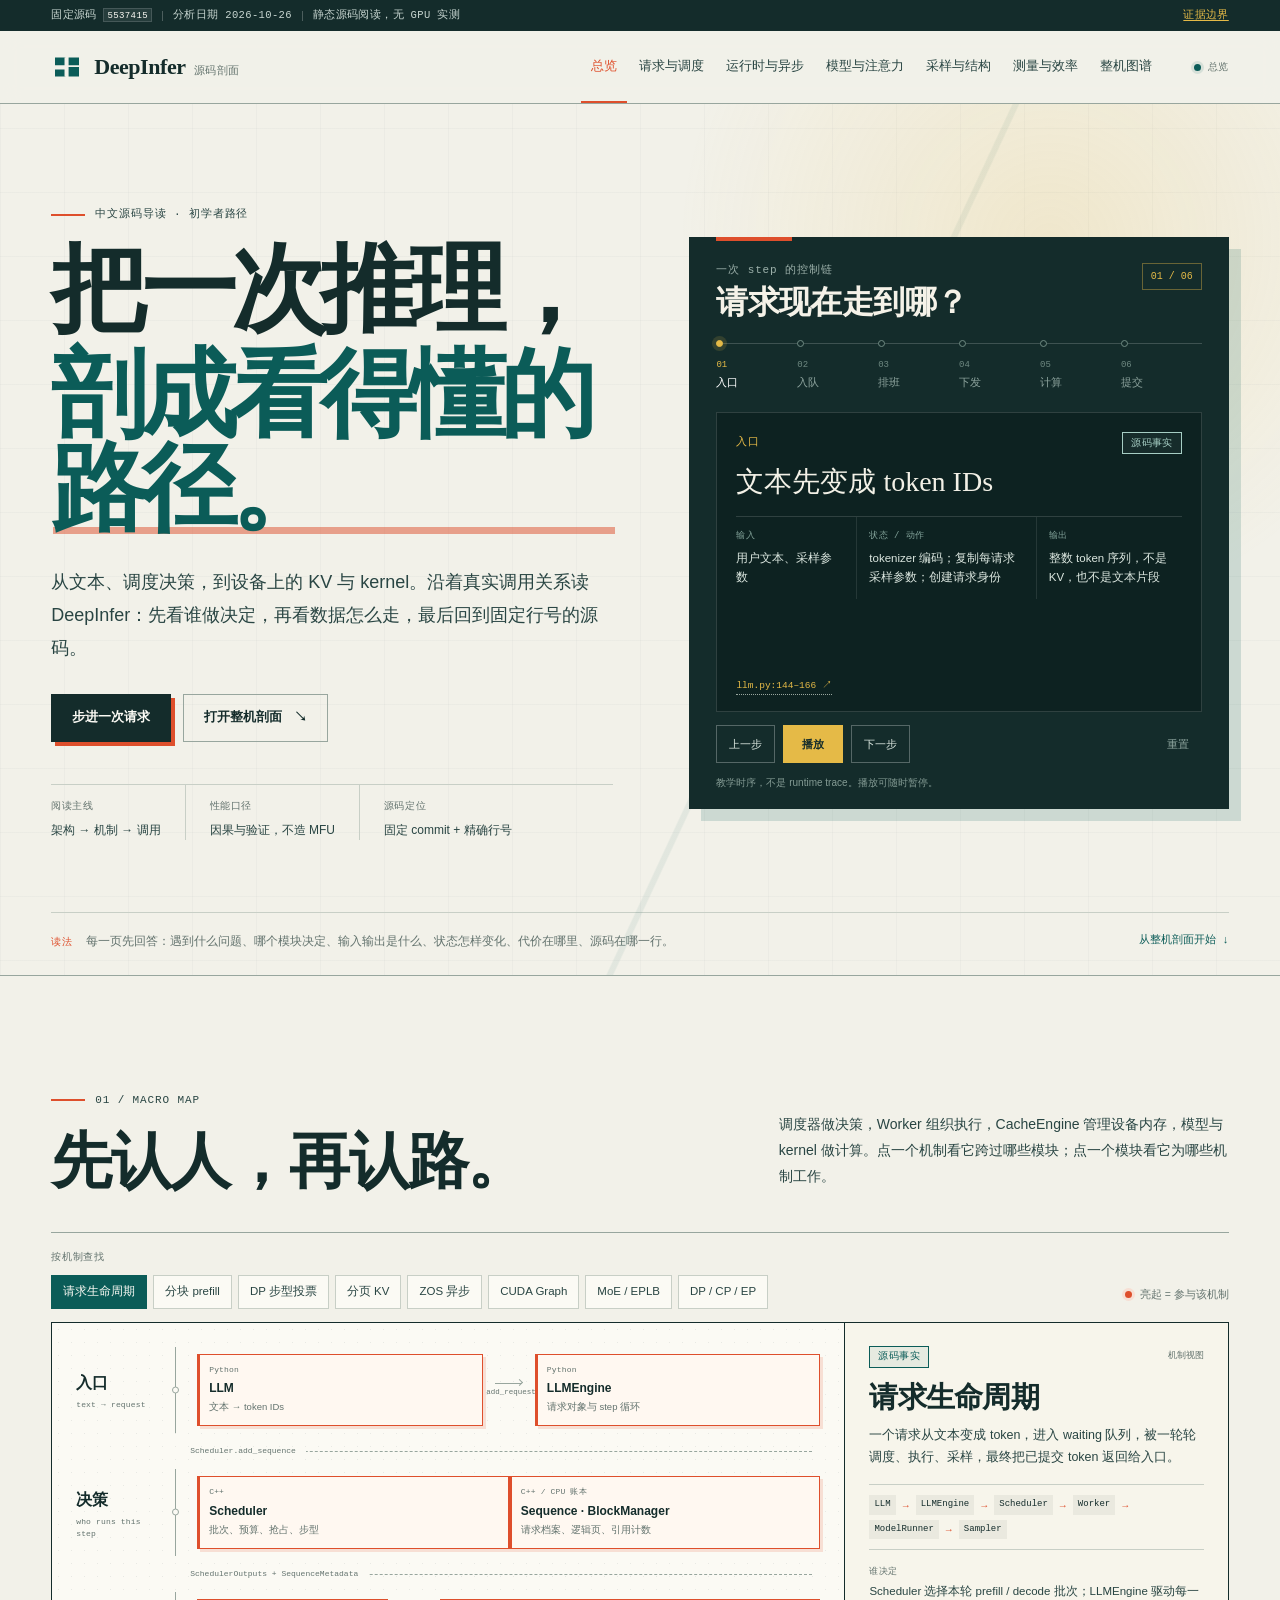
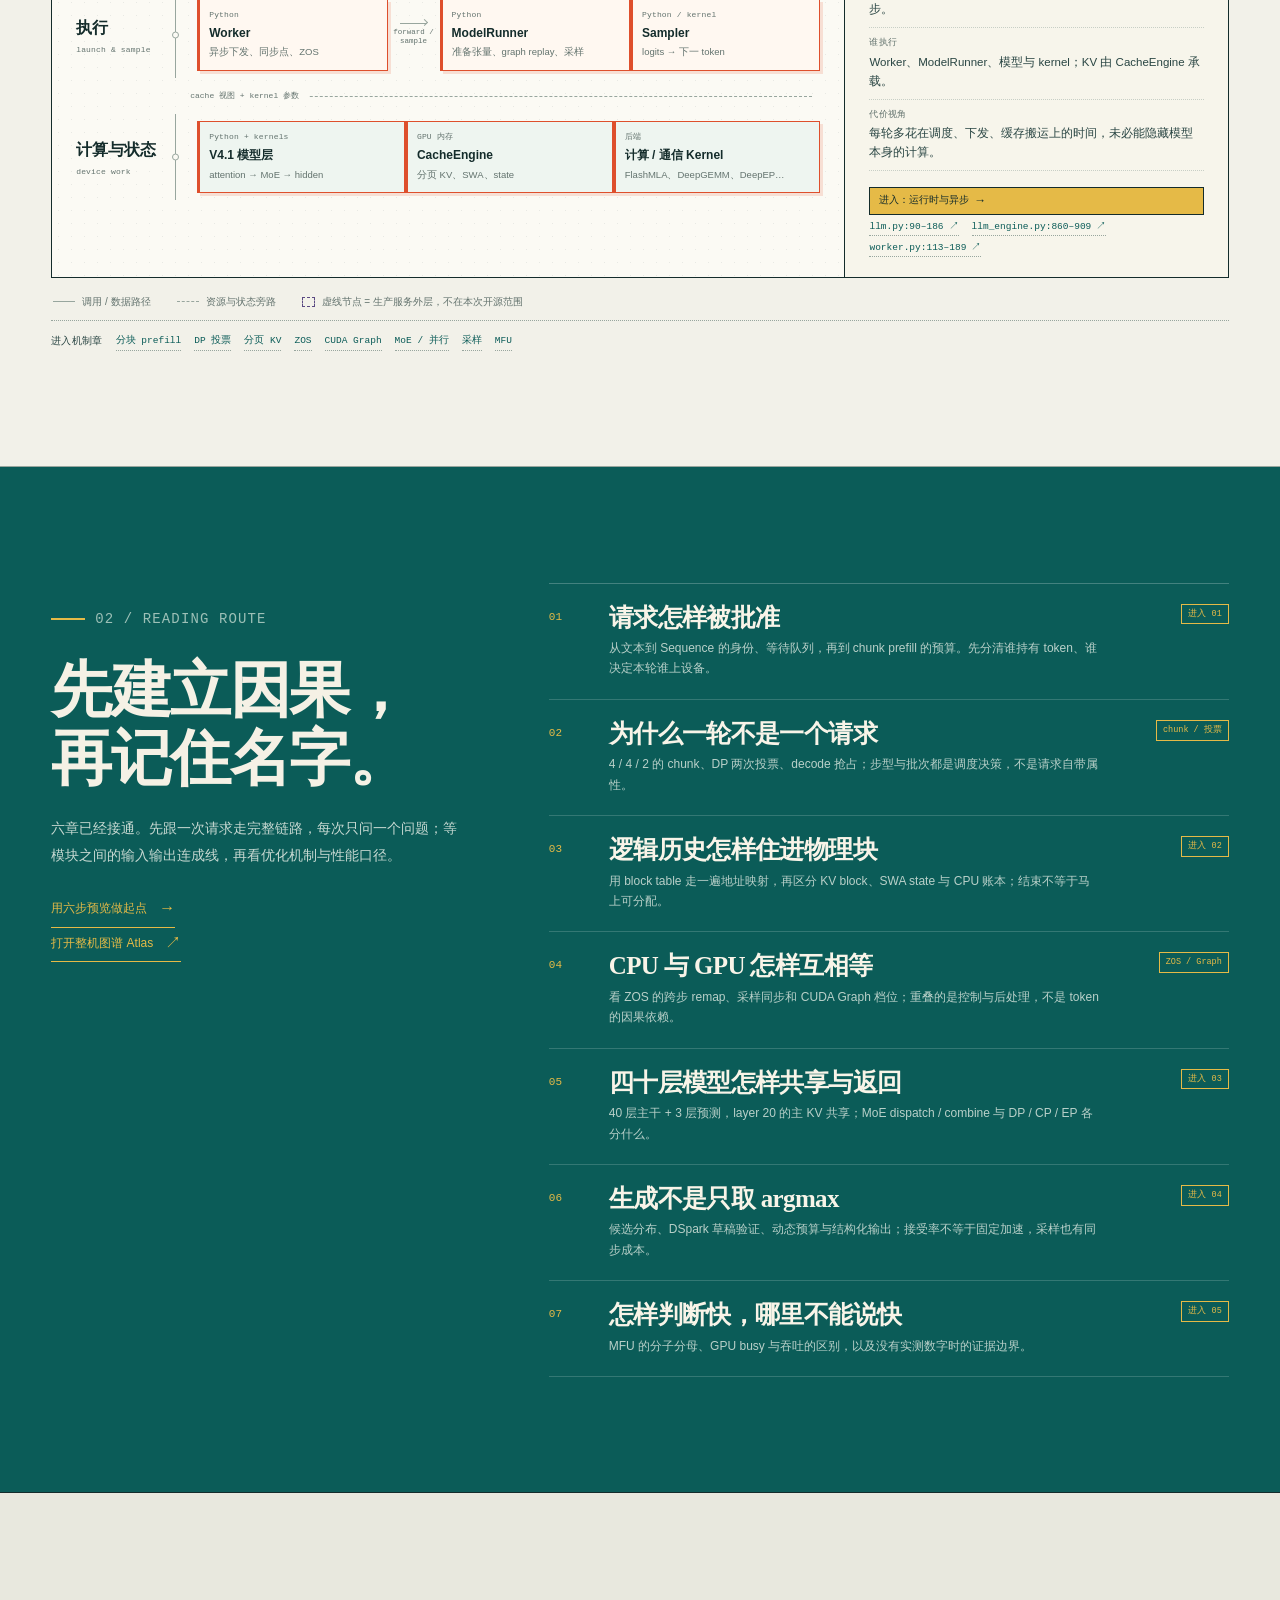
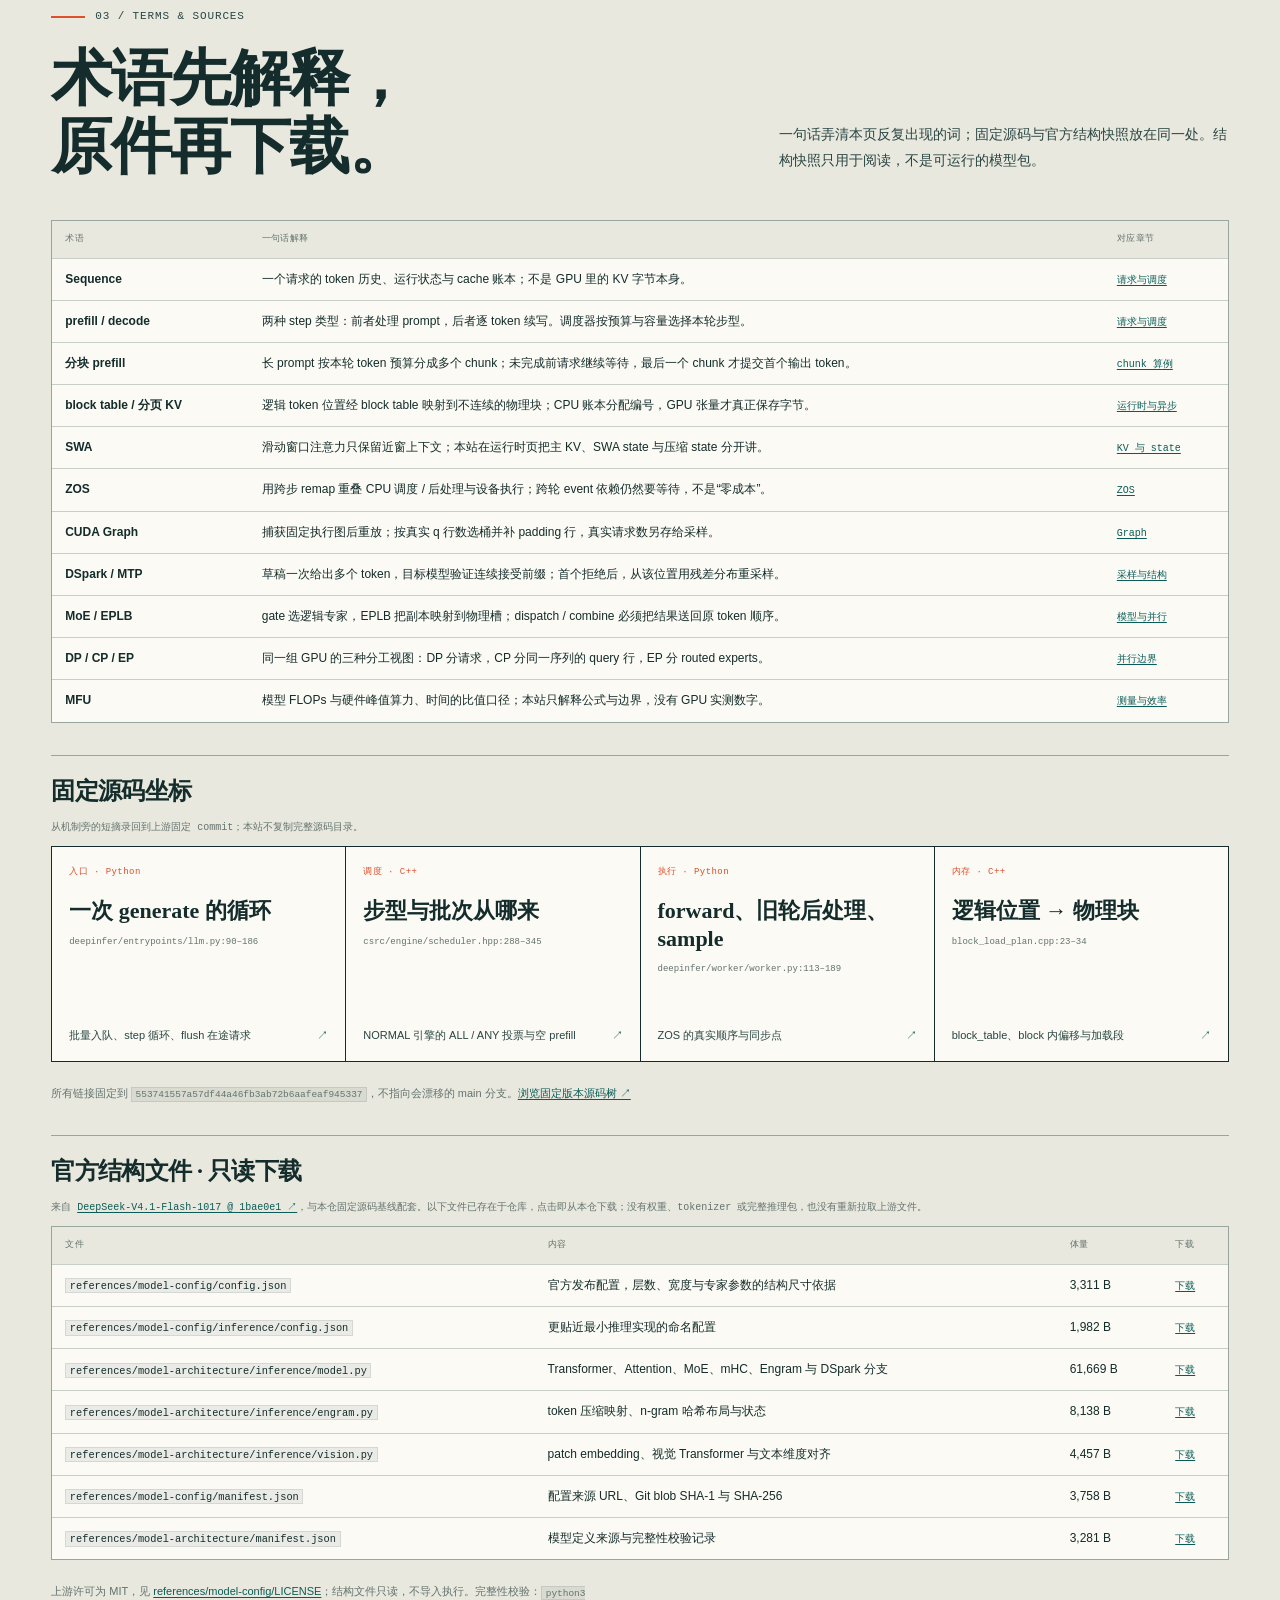
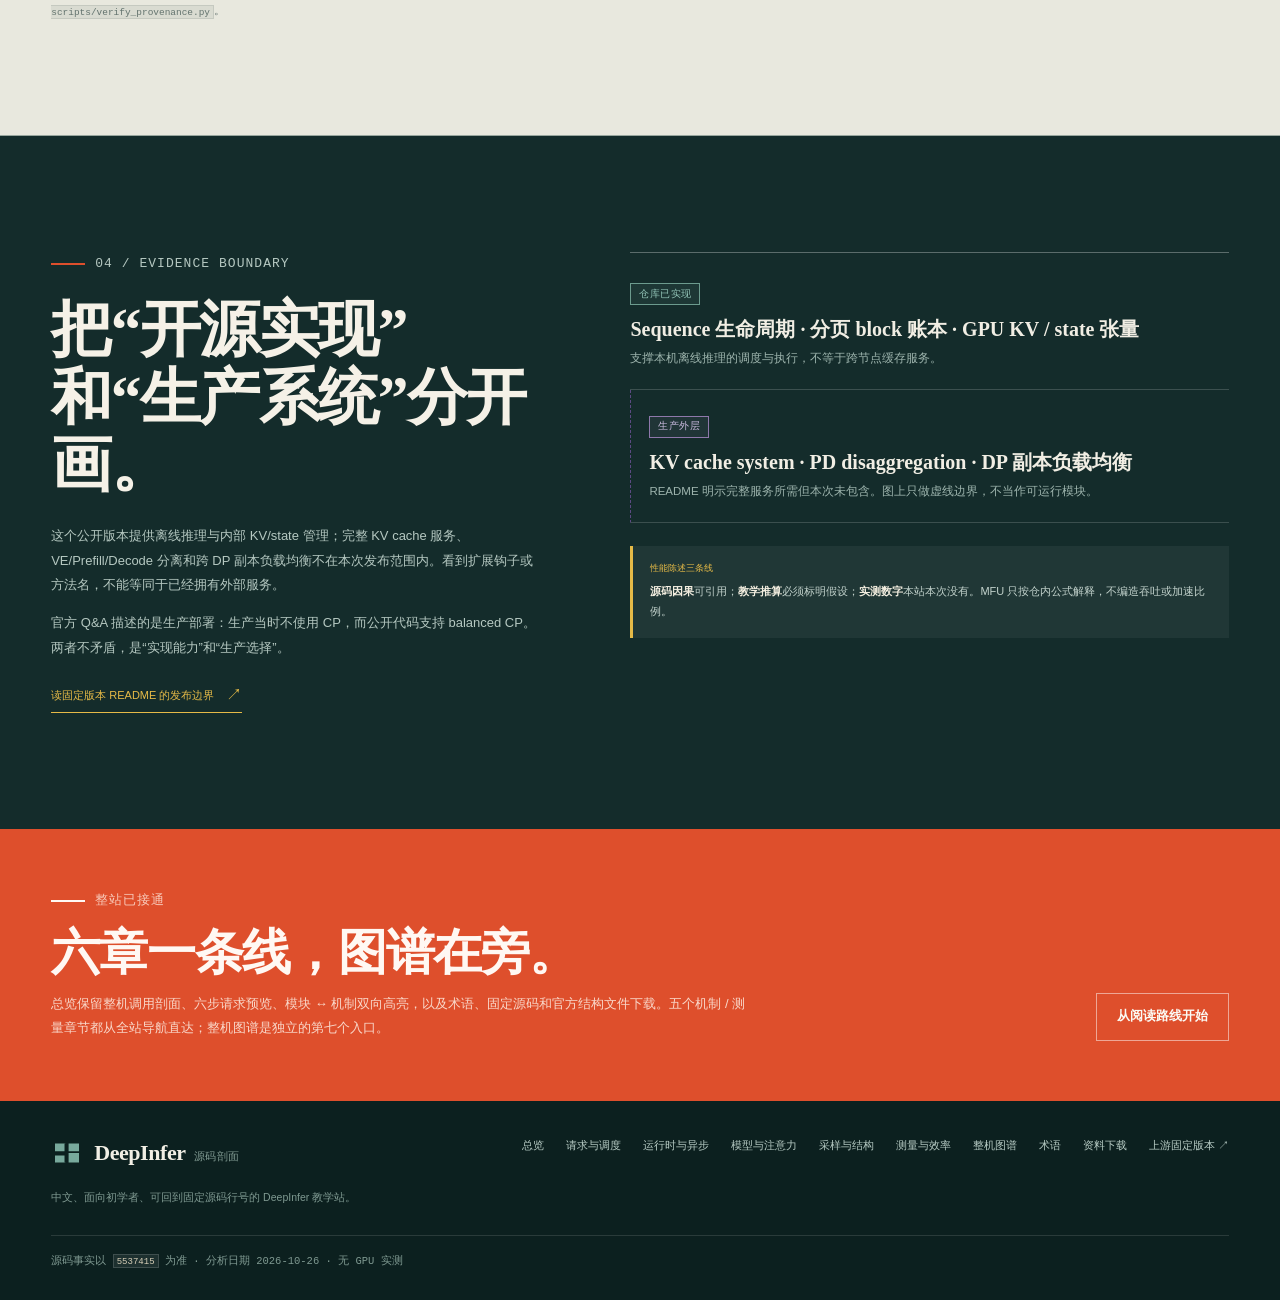
==== index.html @ 1e1b480c "Build source-grounded DeepInfer teaching site with static and continuous diagrams" ====
<!doctype html>
<html lang="zh-CN" class="no-js">
<head>
  <meta charset="utf-8">
  <meta name="viewport" content="width=device-width, initial-scale=1">
  <title>DeepInfer 剖面：从请求读到 kernel 的源码导读</title>
  <meta name="description" content="面向初学者的 DeepInfer 中文源码导读。先看整机调用关系，再沿请求、调度、KV、执行和模型逐步下钻。固定源码 SHA，标注证据边界，无 GPU 实测。">
  <meta name="color-scheme" content="light">
  <meta property="og:title" content="DeepInfer 剖面">
  <meta property="og:description" content="把一次推理，剖成看得懂的路径。固定 SHA 的中文源码导读。">
  <meta property="og:type" content="website">
  <link rel="icon" href="assets/favicon.svg" type="image/svg+xml">
  <link rel="stylesheet" href="assets/site.css">
  <link rel="stylesheet" href="assets/navigation.css">
  <script>document.documentElement.classList.remove('no-js');document.documentElement.classList.add('js');</script>
  <script src="assets/site.js" defer></script>
</head>
<body>
<a class="skip-link" href="#main">跳到正文</a>
<div class="version-bar">
  <div class="wrap version-bar__in">
    <span>固定源码 <code>5537415</code></span>
    <span class="version-bar__sep" aria-hidden="true"></span>
    <span>分析日期 2026-10-26</span>
    <span class="version-bar__sep" aria-hidden="true"></span>
    <span>静态源码阅读，无 GPU 实测</span>
    <a href="#boundary">证据边界</a>
  </div>
</div>

<header class="site-header">
  <div class="wrap site-header__in">
    <a class="brand" href="index.html" aria-label="DeepInfer 剖面首页">
      <svg class="brand__mark" viewBox="0 0 40 40" aria-hidden="true">
        <path d="M5 8h13v11H5zM22 8h13v24H22zM5 23h13v9H5z"/>
        <path class="brand__cut" d="M5 19h30M18 8v24"/>
      </svg>
      <span class="brand__text"><strong>DeepInfer</strong><span>源码剖面</span></span>
    </a>
    <nav class="primary-nav" aria-label="全站导航">
      <a href="index.html" aria-current="page">总览</a>
      <a href="scheduling.html">请求与调度</a>
      <a href="runtime.html">运行时与异步</a>
      <a href="model.html">模型与注意力</a>
      <a href="sampling.html">采样与结构</a>
      <a href="performance.html">测量与效率</a>
      <a href="atlas.html">整机图谱</a>
    </nav>
    <span class="header-status"><i aria-hidden="true"></i>总览</span>
  </div>
</header>

<main id="main">
  <section class="hero" aria-labelledby="hero-title">
    <div class="hero__wash" aria-hidden="true"></div>
    <div class="wrap hero__grid">
      <div class="hero__copy">
        <p class="eyebrow"><span class="eyebrow__rule"></span>中文源码导读 · 初学者路径</p>
        <h1 id="hero-title">把一次推理，<br><span>剖成看得懂的路径。</span></h1>
        <p class="hero__lede">从文本、调度决策，到设备上的 KV 与 kernel。沿着真实调用关系读 DeepInfer：先看谁做决定，再看数据怎么走，最后回到固定行号的源码。</p>
        <div class="hero__actions">
          <a class="button button--primary" href="#trace">步进一次请求</a>
          <a class="button button--quiet" href="#atlas">打开整机剖面<span aria-hidden="true">↘</span></a>
        </div>
        <dl class="hero__facts" aria-label="阅读事实">
          <div><dt>阅读主线</dt><dd>架构 → 机制 → 调用</dd></div>
          <div><dt>性能口径</dt><dd>因果与验证，不造 MFU</dd></div>
          <div><dt>源码定位</dt><dd>固定 commit + 精确行号</dd></div>
        </dl>
      </div>

      <div class="trace-console" id="trace" data-trace>
        <div class="trace-console__head">
          <div>
            <p class="micro-label">一次 step 的控制链</p>
            <h2>请求现在走到哪？</h2>
          </div>
          <span class="state-pill" data-trace-count aria-live="polite">01 / 06</span>
        </div>

        <div class="trace-rail" aria-label="请求步进阶段">
          <button class="trace-dot is-active" type="button" data-trace-go="0" aria-pressed="true"><span>01</span>入口</button>
          <button class="trace-dot" type="button" data-trace-go="1" aria-pressed="false"><span>02</span>入队</button>
          <button class="trace-dot" type="button" data-trace-go="2" aria-pressed="false"><span>03</span>排班</button>
          <button class="trace-dot" type="button" data-trace-go="3" aria-pressed="false"><span>04</span>下发</button>
          <button class="trace-dot" type="button" data-trace-go="4" aria-pressed="false"><span>05</span>计算</button>
          <button class="trace-dot" type="button" data-trace-go="5" aria-pressed="false"><span>06</span>提交</button>
        </div>

        <div class="trace-screen" aria-live="polite">
          <div class="trace-screen__meta">
            <span class="micro-label" data-trace-stage>入口</span>
            <span class="tag tag--source">源码事实</span>
          </div>
          <p class="trace-screen__title" data-trace-title>文本先变成 token IDs</p>
          <div class="trace-io">
            <div><span>输入</span><p data-trace-input>用户文本、采样参数</p></div>
            <div><span>状态 / 动作</span><p data-trace-action>tokenizer 编码，复制采样参数</p></div>
            <div><span>输出</span><p data-trace-output>整数 token 序列</p></div>
          </div>
          <a class="srcline" data-trace-source href="https://github.com/deepseek-ai/DeepInfer/blob/553741557a57df44a46fb3ab72b6aafeaf945337/deepinfer/entrypoints/llm.py#L144-L166" target="_blank" rel="noopener noreferrer">llm.py:144–166 <span aria-hidden="true">↗</span></a>
        </div>

        <div class="console-controls js-only">
          <button type="button" class="control" data-trace-prev>上一步</button>
          <button type="button" class="control control--play" data-trace-play aria-pressed="false">播放</button>
          <button type="button" class="control" data-trace-next>下一步</button>
          <button type="button" class="control control--reset" data-trace-reset>重置</button>
        </div>
        <p class="console-foot">教学时序，不是 runtime trace。播放可随时暂停。</p>
        <noscript>
          <div class="nojs-trace">
            <p>JavaScript 已关闭。下面用完整文字回退代替步进控制；每个节点仍可回到固定源码。</p>
            <ol>
              <li><strong>入口</strong>：LLM 将文本编码为 token IDs，创建并入队请求。<a href="https://github.com/deepseek-ai/DeepInfer/blob/553741557a57df44a46fb3ab72b6aafeaf945337/deepinfer/entrypoints/llm.py#L144-L166" target="_blank" rel="noopener noreferrer">llm.py:144–166</a></li>
              <li><strong>入队</strong>：LLMEngine 建立 Sequence；Scheduler 的 waiting 队列持有待调度请求。<a href="https://github.com/deepseek-ai/DeepInfer/blob/553741557a57df44a46fb3ab72b6aafeaf945337/deepinfer/engine/llm_engine.py#L471-L630" target="_blank" rel="noopener noreferrer">llm_engine.py:471–630</a></li>
              <li><strong>排班</strong>：C++ Scheduler 选择 prefill 或 decode、组批并产出 SchedulerOutputs。<a href="https://github.com/deepseek-ai/DeepInfer/blob/553741557a57df44a46fb3ab72b6aafeaf945337/csrc/engine/scheduler.hpp#L288-L345" target="_blank" rel="noopener noreferrer">scheduler.hpp:288–345</a></li>
              <li><strong>下发与计算</strong>：Worker/ModelRunner 下发 forward、读取 cache 映射并调用模型 kernel。<a href="https://github.com/deepseek-ai/DeepInfer/blob/553741557a57df44a46fb3ab72b6aafeaf945337/deepinfer/worker/worker.py#L113-L189" target="_blank" rel="noopener noreferrer">worker.py:113–189</a></li>
              <li><strong>采样</strong>：Sampler 从 hidden states 得到 logits 与 token；MTP 时还要验证上一轮草稿。<a href="https://github.com/deepseek-ai/DeepInfer/blob/553741557a57df44a46fb3ab72b6aafeaf945337/deepinfer/model_executor/layers/sampler.py#L56-L93" target="_blank" rel="noopener noreferrer">sampler.py:56–93</a></li>
              <li><strong>提交</strong>：process_outputs 只提交被接受的 token，更新 cache 账本并判断停止。<a href="https://github.com/deepseek-ai/DeepInfer/blob/553741557a57df44a46fb3ab72b6aafeaf945337/csrc/engine/scheduler.hpp#L872-L1003" target="_blank" rel="noopener noreferrer">scheduler.hpp:872–1003</a></li>
            </ol>
          </div>
        </noscript>
      </div>
    </div>

    <div class="wrap hero__caption">
      <p><span>读法</span> 每一页先回答：遇到什么问题、哪个模块决定、输入输出是什么、状态怎样变化、代价在哪里、源码在哪一行。</p>
      <a href="#atlas">从整机剖面开始<span aria-hidden="true">↓</span></a>
    </div>
  </section>

  <section class="atlas section" id="atlas" aria-labelledby="atlas-title">
    <div class="wrap">
      <div class="section-head">
        <div>
          <p class="eyebrow"><span class="eyebrow__rule"></span>01 / MACRO MAP</p>
          <h2 id="atlas-title">先认人，再认路。</h2>
        </div>
        <p class="section-head__intro">调度器做决策，Worker 组织执行，CacheEngine 管理设备内存，模型与 kernel 做计算。点一个机制看它跨过哪些模块；点一个模块看它为哪些机制工作。</p>
      </div>

      <div class="atlas-toolbar">
        <div>
          <span class="toolbar-label">按机制查找</span>
          <div class="mechanism-pills" role="group" aria-label="按机制高亮模块">
            <button class="mech-pill is-active" type="button" data-mech="lifecycle" aria-pressed="true">请求生命周期</button>
            <button class="mech-pill" type="button" data-mech="chunk" aria-pressed="false">分块 prefill</button>
            <button class="mech-pill" type="button" data-mech="vote" aria-pressed="false">DP 步型投票</button>
            <button class="mech-pill" type="button" data-mech="paged" aria-pressed="false">分页 KV</button>
            <button class="mech-pill" type="button" data-mech="zos" aria-pressed="false">ZOS 异步</button>
            <button class="mech-pill" type="button" data-mech="graph" aria-pressed="false">CUDA Graph</button>
            <button class="mech-pill" type="button" data-mech="moe" aria-pressed="false">MoE / EPLB</button>
            <button class="mech-pill" type="button" data-mech="parallel" aria-pressed="false">DP / CP / EP</button>
          </div>
        </div>
        <p class="atlas-toolbar__hint"><span class="legend-dot"></span>亮起 = 参与该机制</p>
      </div>

      <div class="atlas-board" data-atlas>
        <div class="atlas-grid" aria-label="DeepInfer 模块调用剖面">
          <div class="atlas-lane" data-lane="entry">
            <div class="lane-flag"><span>入口</span><small>text → request</small></div>
            <div class="lane-nodes">
              <button class="node" type="button" data-module="llm" aria-pressed="false">
                <span class="node__type">Python</span>
                <strong>LLM</strong>
                <small>文本 → token IDs</small>
              </button>
              <span class="flow-arrow" aria-hidden="true"><i></i><small>_add_request</small></span>
              <button class="node" type="button" data-module="engine" aria-pressed="false">
                <span class="node__type">Python</span>
                <strong>LLMEngine</strong>
                <small>请求对象与 step 循环</small>
              </button>
            </div>
          </div>

          <div class="lane-bridge"><span>Scheduler.add_sequence</span><i aria-hidden="true"></i></div>

          <div class="atlas-lane" data-lane="control">
            <div class="lane-flag"><span>决策</span><small>who runs this step</small></div>
            <div class="lane-nodes">
              <button class="node node--decide" type="button" data-module="scheduler" aria-pressed="false">
                <span class="node__type">C++</span>
                <strong>Scheduler</strong>
                <small>批次、预算、抢占、步型</small>
              </button>
              <button class="node" type="button" data-module="ledger" aria-pressed="false">
                <span class="node__type">C++ / CPU 账本</span>
                <strong>Sequence · BlockManager</strong>
                <small>请求档案、逻辑页、引用计数</small>
              </button>
            </div>
          </div>

          <div class="lane-bridge"><span>SchedulerOutputs + SequenceMetadata</span><i aria-hidden="true"></i></div>

          <div class="atlas-lane" data-lane="execute">
            <div class="lane-flag"><span>执行</span><small>launch &amp; sample</small></div>
            <div class="lane-nodes">
              <button class="node" type="button" data-module="worker" aria-pressed="false">
                <span class="node__type">Python</span>
                <strong>Worker</strong>
                <small>异步下发、同步点、ZOS</small>
              </button>
              <span class="flow-arrow" aria-hidden="true"><i></i><small>forward / sample</small></span>
              <button class="node" type="button" data-module="runner" aria-pressed="false">
                <span class="node__type">Python</span>
                <strong>ModelRunner</strong>
                <small>准备张量、graph replay、采样</small>
              </button>
              <button class="node" type="button" data-module="sampler" aria-pressed="false">
                <span class="node__type">Python / kernel</span>
                <strong>Sampler</strong>
                <small>logits → 下一 token</small>
              </button>
            </div>
          </div>

          <div class="lane-bridge"><span>cache 视图 + kernel 参数</span><i aria-hidden="true"></i></div>

          <div class="atlas-lane atlas-lane--resource" data-lane="resource">
            <div class="lane-flag"><span>计算与状态</span><small>device work</small></div>
            <div class="lane-nodes">
              <button class="node node--compute" type="button" data-module="model" aria-pressed="false">
                <span class="node__type">Python + kernels</span>
                <strong>V4.1 模型层</strong>
                <small>attention → MoE → hidden</small>
              </button>
              <button class="node" type="button" data-module="cache" aria-pressed="false">
                <span class="node__type">GPU 内存</span>
                <strong>CacheEngine</strong>
                <small>分页 KV、SWA、state</small>
              </button>
              <button class="node" type="button" data-module="kernels" aria-pressed="false">
                <span class="node__type">后端</span>
                <strong>计算 / 通信 Kernel</strong>
                <small>FlashMLA、DeepGEMM、DeepEP…</small>
              </button>
            </div>
          </div>
        </div>

        <aside class="atlas-readout" aria-live="polite" aria-labelledby="readout-title">
          <div class="readout-kicker">
            <span class="tag tag--source">源码事实</span>
            <span class="readout-mode" data-readout-mode>机制视图</span>
          </div>
          <h3 id="readout-title" data-readout-title>请求生命周期</h3>
          <p class="readout-summary" data-readout-summary>一个请求从文本变成 token，进入 waiting 队列，被一轮轮调度、执行、采样，最终把已提交 token 返回给入口。</p>
          <div class="readout-path" data-readout-path>
            <span>LLM</span><i aria-hidden="true">→</i><span>LLMEngine</span><i aria-hidden="true">→</i><span>Scheduler</span><i aria-hidden="true">→</i><span>Worker</span><i aria-hidden="true">→</i><span>ModelRunner</span><i aria-hidden="true">→</i><span>Sampler</span>
          </div>
          <dl class="readout-facts">
            <div><dt>谁决定</dt><dd data-readout-decide>Scheduler 选择本轮 prefill / decode 批次。</dd></div>
            <div><dt>谁执行</dt><dd data-readout-execute>Worker、ModelRunner 与模型/kernel；KV 由 CacheEngine 承载。</dd></div>
            <div><dt>代价视角</dt><dd data-readout-cost>每轮多花在调度、下发、缓存搬运上的时间，未必能隐藏模型本身的计算。</dd></div>
          </dl>
          <div class="readout-links" data-readout-links>
            <a class="readout-chapter" href="runtime.html#life">进入：运行时与异步 <span aria-hidden="true">→</span></a>
            <a class="srcline" href="https://github.com/deepseek-ai/DeepInfer/blob/553741557a57df44a46fb3ab72b6aafeaf945337/deepinfer/entrypoints/llm.py#L90-L186" target="_blank" rel="noopener noreferrer">llm.py:90–186 <span aria-hidden="true">↗</span></a>
            <a class="srcline" href="https://github.com/deepseek-ai/DeepInfer/blob/553741557a57df44a46fb3ab72b6aafeaf945337/deepinfer/engine/llm_engine.py#L860-L909" target="_blank" rel="noopener noreferrer">llm_engine.py:860–909 <span aria-hidden="true">↗</span></a>
          </div>
        </aside>
      </div>

      <div class="atlas-legend" aria-label="图例">
        <span><i class="legend-line legend-line--solid"></i>调用 / 数据路径</span>
        <span><i class="legend-line legend-line--dashed"></i>资源与状态旁路</span>
        <span><i class="legend-block"></i>虚线节点 = 生产服务外层，不在本次开源范围</span>
      </div>
      <nav class="atlas-jumps" aria-label="机制对应章节">
        <span class="atlas-jumps__label">进入机制章</span>
        <a href="scheduling.html#chunk">分块 prefill</a>
        <a href="scheduling.html#vote">DP 投票</a>
        <a href="runtime.html#kv">分页 KV</a>
        <a href="runtime.html#zos">ZOS</a>
        <a href="runtime.html#graph">CUDA Graph</a>
        <a href="model.html#parallel">MoE / 并行</a>
        <a href="sampling.html#sample">采样</a>
        <a href="performance.html#formula">MFU</a>
      </nav>

      <div class="static-atlas nojs-only">
        <h3>无 JavaScript 阅读：模块与职责</h3>
        <div class="table-scroll"><table>
          <thead><tr><th>模块</th><th>职责</th><th>主要输入 → 输出</th><th>固定源码</th></tr></thead>
          <tbody>
            <tr><td>LLM</td><td>离线入口；编码文本、批量加请求、循环 step</td><td>文本 / prompt token IDs → RequestOutput</td><td><a href="https://github.com/deepseek-ai/DeepInfer/blob/553741557a57df44a46fb3ab72b6aafeaf945337/deepinfer/entrypoints/llm.py#L144-L186" target="_blank" rel="noopener noreferrer">llm.py:144–186</a></td></tr>
            <tr><td>LLMEngine</td><td>协调调度、worker、缓存与输出后处理</td><td>请求对象 → 每步 RequestOutput</td><td><a href="https://github.com/deepseek-ai/DeepInfer/blob/553741557a57df44a46fb3ab72b6aafeaf945337/deepinfer/engine/llm_engine.py#L860-L909" target="_blank" rel="noopener noreferrer">llm_engine.py:860–909</a></td></tr>
            <tr><td>Scheduler</td><td>C++ 批次与资源决策边界</td><td>队列、预算、cache 容量 → SchedulerOutputs</td><td><a href="https://github.com/deepseek-ai/DeepInfer/blob/553741557a57df44a46fb3ab72b6aafeaf945337/csrc/engine/scheduler.hpp#L288-L345" target="_blank" rel="noopener noreferrer">scheduler.hpp:288–345</a></td></tr>
            <tr><td>Worker / ModelRunner</td><td>组织 forward、sample、同步与 graph 执行</td><td>SequenceMetadata → 采样输出与事件</td><td><a href="https://github.com/deepseek-ai/DeepInfer/blob/553741557a57df44a46fb3ab72b6aafeaf945337/deepinfer/worker/worker.py#L113-L189" target="_blank" rel="noopener noreferrer">worker.py:113–189</a></td></tr>
            <tr><td>CacheEngine</td><td>真实的 GPU KV / state 张量及按层视图</td><td>容量配置 → gpu_blocks / gpu_states</td><td><a href="https://github.com/deepseek-ai/DeepInfer/blob/553741557a57df44a46fb3ab72b6aafeaf945337/deepinfer/worker/cache_engine.py#L918-L966" target="_blank" rel="noopener noreferrer">cache_engine.py:918–966</a></td></tr>
            <tr><td>V4.1 模型 / kernel</td><td>attention、MoE 与后端计算库</td><td>hidden、cache 映射 → hidden / logits</td><td><a href="https://github.com/deepseek-ai/DeepInfer/blob/553741557a57df44a46fb3ab72b6aafeaf945337/deepinfer/model_executor/models/deepseek.py#L154-L248" target="_blank" rel="noopener noreferrer">deepseek.py:154–248</a></td></tr>
          </tbody>
        </table></div>
        <p class="micro-note">交互被关闭时，本页仍提供完整正文和固定源码链接；本表仅覆盖总览层。请求与调度、KV / 生命周期、异步 / Graph、模型、采样与测量均已接通，章节入口见阅读路线与全站导航。</p>
      </div>
    </div>
  </section>

  <section class="route section" id="route" aria-labelledby="route-title">
    <div class="wrap route__grid">
      <div class="route__intro">
        <p class="eyebrow"><span class="eyebrow__rule"></span>02 / READING ROUTE</p>
        <h2 id="route-title">先建立因果，<br>再记住名字。</h2>
        <p>六章已经接通。先跟一次请求走完整链路，每次只问一个问题；等模块之间的输入输出连成线，再看优化机制与性能口径。</p>
        <p>
          <a class="text-link text-link--light" href="#trace">用六步预览做起点<span aria-hidden="true">→</span></a><br>
          <a class="text-link text-link--light" href="atlas.html">打开整机图谱 Atlas<span aria-hidden="true">↗</span></a>
        </p>
      </div>
      <ol class="route-list">
        <li>
          <span class="route-no">01</span>
          <div><h3>请求怎样被批准</h3><p>从文本到 Sequence 的身份、等待队列，再到 chunk prefill 的预算。先分清谁持有 token、谁决定本轮谁上设备。</p></div>
          <span class="route-state route-state--live"><a href="scheduling.html#req">进入 01</a></span>
        </li>
        <li>
          <span class="route-no">02</span>
          <div><h3>为什么一轮不是一个请求</h3><p>4 / 4 / 2 的 chunk、DP 两次投票、decode 抢占；步型与批次都是调度决策，不是请求自带属性。</p></div>
          <span class="route-state route-state--live"><a href="scheduling.html#chunk">chunk / 投票</a></span>
        </li>
        <li>
          <span class="route-no">03</span>
          <div><h3>逻辑历史怎样住进物理块</h3><p>用 block table 走一遍地址映射，再区分 KV block、SWA state 与 CPU 账本；结束不等于马上可分配。</p></div>
          <span class="route-state route-state--live"><a href="runtime.html#kv">进入 02</a></span>
        </li>
        <li>
          <span class="route-no">04</span>
          <div><h3>CPU 与 GPU 怎样互相等</h3><p>看 ZOS 的跨步 remap、采样同步和 CUDA Graph 档位；重叠的是控制与后处理，不是 token 的因果依赖。</p></div>
          <span class="route-state route-state--live"><a href="runtime.html#zos">ZOS / Graph</a></span>
        </li>
        <li>
          <span class="route-no">05</span>
          <div><h3>四十层模型怎样共享与返回</h3><p>40 层主干 + 3 层预测，layer 20 的主 KV 共享；MoE dispatch / combine 与 DP / CP / EP 各分什么。</p></div>
          <span class="route-state route-state--live"><a href="model.html#structure">进入 03</a></span>
        </li>
        <li>
          <span class="route-no">06</span>
          <div><h3>生成不是只取 argmax</h3><p>候选分布、DSpark 草稿验证、动态预算与结构化输出；接受率不等于固定加速，采样也有同步成本。</p></div>
          <span class="route-state route-state--live"><a href="sampling.html#sample">进入 04</a></span>
        </li>
        <li>
          <span class="route-no">07</span>
          <div><h3>怎样判断快，哪里不能说快</h3><p>MFU 的分子分母、GPU busy 与吞吐的区别，以及没有实测数字时的证据边界。</p></div>
          <span class="route-state route-state--live"><a href="performance.html#formula">进入 05</a></span>
        </li>
      </ol>
    </div>
  </section>

  <section class="sources section" id="glossary" aria-labelledby="glossary-title">
    <div class="wrap">
      <div class="section-head section-head--compact">
        <div>
          <p class="eyebrow"><span class="eyebrow__rule"></span>03 / TERMS &amp; SOURCES</p>
          <h2 id="glossary-title">术语先解释，<br>原件再下载。</h2>
        </div>
        <p class="section-head__intro">一句话弄清本页反复出现的词；固定源码与官方结构快照放在同一处。结构快照只用于阅读，不是可运行的模型包。</p>
      </div>

      <div class="table-scroll">
        <table aria-label="DeepInfer 术语简表">
          <thead><tr><th scope="col">术语</th><th scope="col">一句话解释</th><th scope="col">对应章节</th></tr></thead>
          <tbody>
            <tr><td><strong>Sequence</strong></td><td>一个请求的 token 历史、运行状态与 cache 账本；不是 GPU 里的 KV 字节本身。</td><td><a href="scheduling.html#req">请求与调度</a></td></tr>
            <tr><td><strong>prefill / decode</strong></td><td>两种 step 类型：前者处理 prompt，后者逐 token 续写。调度器按预算与容量选择本轮步型。</td><td><a href="scheduling.html#chunk">请求与调度</a></td></tr>
            <tr><td><strong>分块 prefill</strong></td><td>长 prompt 按本轮 token 预算分成多个 chunk；未完成前请求继续等待，最后一个 chunk 才提交首个输出 token。</td><td><a href="scheduling.html#chunk">chunk 算例</a></td></tr>
            <tr><td><strong>block table / 分页 KV</strong></td><td>逻辑 token 位置经 block table 映射到不连续的物理块；CPU 账本分配编号，GPU 张量才真正保存字节。</td><td><a href="runtime.html#kv">运行时与异步</a></td></tr>
            <tr><td><strong>SWA</strong></td><td>滑动窗口注意力只保留近窗上下文；本站在运行时页把主 KV、SWA state 与压缩 state 分开讲。</td><td><a href="runtime.html#kv">KV 与 state</a></td></tr>
            <tr><td><strong>ZOS</strong></td><td>用跨步 remap 重叠 CPU 调度 / 后处理与设备执行；跨轮 event 依赖仍然要等待，不是“零成本”。</td><td><a href="runtime.html#zos">ZOS</a></td></tr>
            <tr><td><strong>CUDA Graph</strong></td><td>捕获固定执行图后重放；按真实 q 行数选桶并补 padding 行，真实请求数另存给采样。</td><td><a href="runtime.html#graph">Graph</a></td></tr>
            <tr><td><strong>DSpark / MTP</strong></td><td>草稿一次给出多个 token，目标模型验证连续接受前缀；首个拒绝后，从该位置用残差分布重采样。</td><td><a href="sampling.html#dspark">采样与结构</a></td></tr>
            <tr><td><strong>MoE / EPLB</strong></td><td>gate 选逻辑专家，EPLB 把副本映射到物理槽；dispatch / combine 必须把结果送回原 token 顺序。</td><td><a href="model.html#parallel">模型与并行</a></td></tr>
            <tr><td><strong>DP / CP / EP</strong></td><td>同一组 GPU 的三种分工视图：DP 分请求，CP 分同一序列的 query 行，EP 分 routed experts。</td><td><a href="model.html#parallel">并行边界</a></td></tr>
            <tr><td><strong>MFU</strong></td><td>模型 FLOPs 与硬件峰值算力、时间的比值口径；本站只解释公式与边界，没有 GPU 实测数字。</td><td><a href="performance.html#formula">测量与效率</a></td></tr>
          </tbody>
        </table>
      </div>

      <div class="static-atlas" id="sources">
        <h3>固定源码坐标</h3>
        <p class="micro-note">从机制旁的短摘录回到上游固定 commit；本站不复制完整源码目录。</p>
        <div class="source-grid">
          <a class="source-card" href="https://github.com/deepseek-ai/DeepInfer/blob/553741557a57df44a46fb3ab72b6aafeaf945337/deepinfer/entrypoints/llm.py#L90-L186" target="_blank" rel="noopener noreferrer">
            <span class="source-card__kind">入口 · Python</span>
            <strong>一次 generate 的循环</strong>
            <code>deepinfer/entrypoints/llm.py:90–186</code>
            <span>批量入队、step 循环、flush 在途请求<span aria-hidden="true">↗</span></span>
          </a>
          <a class="source-card" href="https://github.com/deepseek-ai/DeepInfer/blob/553741557a57df44a46fb3ab72b6aafeaf945337/csrc/engine/scheduler.hpp#L288-L345" target="_blank" rel="noopener noreferrer">
            <span class="source-card__kind">调度 · C++</span>
            <strong>步型与批次从哪来</strong>
            <code>csrc/engine/scheduler.hpp:288–345</code>
            <span>NORMAL 引擎的 ALL / ANY 投票与空 prefill<span aria-hidden="true">↗</span></span>
          </a>
          <a class="source-card" href="https://github.com/deepseek-ai/DeepInfer/blob/553741557a57df44a46fb3ab72b6aafeaf945337/deepinfer/worker/worker.py#L113-L189" target="_blank" rel="noopener noreferrer">
            <span class="source-card__kind">执行 · Python</span>
            <strong>forward、旧轮后处理、sample</strong>
            <code>deepinfer/worker/worker.py:113–189</code>
            <span>ZOS 的真实顺序与同步点<span aria-hidden="true">↗</span></span>
          </a>
          <a class="source-card" href="https://github.com/deepseek-ai/DeepInfer/blob/553741557a57df44a46fb3ab72b6aafeaf945337/csrc/engine/input_metadata/block_load_plan.cpp#L23-L34" target="_blank" rel="noopener noreferrer">
            <span class="source-card__kind">内存 · C++</span>
            <strong>逻辑位置 → 物理块</strong>
            <code>block_load_plan.cpp:23–34</code>
            <span>block_table、block 内偏移与加载段<span aria-hidden="true">↗</span></span>
          </a>
        </div>
        <p class="source-foot">所有链接固定到 <code>553741557a57df44a46fb3ab72b6aafeaf945337</code>，不指向会漂移的 main 分支。<a href="https://github.com/deepseek-ai/DeepInfer/tree/553741557a57df44a46fb3ab72b6aafeaf945337" target="_blank" rel="noopener noreferrer">浏览固定版本源码树 ↗</a></p>
      </div>

      <div class="static-atlas" id="resources">
        <h3>官方结构文件 · 只读下载</h3>
        <p class="micro-note">来自 <a href="https://huggingface.co/deepseek-ai/DeepSeek-V4.1-Flash-1017/tree/1bae0e1088993b9b82de08f59de5be5a34e42170" target="_blank" rel="noopener noreferrer">DeepSeek-V4.1-Flash-1017 @ 1bae0e1 ↗</a>，与本仓固定源码基线配套。以下文件已存在于仓库，点击即从本仓下载；没有权重、tokenizer 或完整推理包，也没有重新拉取上游文件。</p>
        <div class="table-scroll">
          <table aria-label="官方模型结构文件下载">
            <thead><tr><th scope="col">文件</th><th scope="col">内容</th><th scope="col">体量</th><th scope="col">下载</th></tr></thead>
            <tbody>
              <tr><td><code>references/model-config/config.json</code></td><td>官方发布配置，层数、宽度与专家参数的结构尺寸依据</td><td>3,311 B</td><td><a href="references/model-config/config.json" download>下载</a></td></tr>
              <tr><td><code>references/model-config/inference/config.json</code></td><td>更贴近最小推理实现的命名配置</td><td>1,982 B</td><td><a href="references/model-config/inference/config.json" download>下载</a></td></tr>
              <tr><td><code>references/model-architecture/inference/model.py</code></td><td>Transformer、Attention、MoE、mHC、Engram 与 DSpark 分支</td><td>61,669 B</td><td><a href="references/model-architecture/inference/model.py" download>下载</a></td></tr>
              <tr><td><code>references/model-architecture/inference/engram.py</code></td><td>token 压缩映射、n-gram 哈希布局与状态</td><td>8,138 B</td><td><a href="references/model-architecture/inference/engram.py" download>下载</a></td></tr>
              <tr><td><code>references/model-architecture/inference/vision.py</code></td><td>patch embedding、视觉 Transformer 与文本维度对齐</td><td>4,457 B</td><td><a href="references/model-architecture/inference/vision.py" download>下载</a></td></tr>
              <tr><td><code>references/model-config/manifest.json</code></td><td>配置来源 URL、Git blob SHA-1 与 SHA-256</td><td>3,758 B</td><td><a href="references/model-config/manifest.json" download>下载</a></td></tr>
              <tr><td><code>references/model-architecture/manifest.json</code></td><td>模型定义来源与完整性校验记录</td><td>3,281 B</td><td><a href="references/model-architecture/manifest.json" download>下载</a></td></tr>
            </tbody>
          </table>
        </div>
        <p class="source-foot">上游许可为 MIT，见 <a href="references/model-config/LICENSE">references/model-config/LICENSE</a>；结构文件只读，不导入执行。完整性校验：<code>python3 scripts/verify_provenance.py</code>。</p>
      </div>
    </div>
  </section>

  <section class="boundary section" id="boundary" aria-labelledby="boundary-title">
    <div class="wrap boundary__grid">
      <div>
        <p class="eyebrow eyebrow--light"><span class="eyebrow__rule"></span>04 / EVIDENCE BOUNDARY</p>
        <h2 id="boundary-title">把“开源实现”<br>和“生产系统”分开画。</h2>
        <p>这个公开版本提供离线推理与内部 KV/state 管理；完整 KV cache 服务、VE/Prefill/Decode 分离和跨 DP 副本负载均衡不在本次发布范围内。看到扩展钩子或方法名，不能等同于已经拥有外部服务。</p>
        <p>官方 Q&amp;A 描述的是生产部署：生产当时不使用 CP，而公开代码支持 balanced CP。两者不矛盾，是“实现能力”和“生产选择”。</p>
        <a class="text-link text-link--light" href="https://github.com/deepseek-ai/DeepInfer/blob/553741557a57df44a46fb3ab72b6aafeaf945337/README.md#L38-L42" target="_blank" rel="noopener noreferrer">读固定版本 README 的发布边界<span aria-hidden="true">↗</span></a>
      </div>
      <div class="boundary-ledger">
        <div class="boundary-row">
          <span class="tag tag--source">仓库已实现</span>
          <strong>Sequence 生命周期 · 分页 block 账本 · GPU KV / state 张量</strong>
          <p>支撑本机离线推理的调度与执行，不等于跨节点缓存服务。</p>
        </div>
        <div class="boundary-row boundary-row--absent">
          <span class="tag tag--deploy">生产外层</span>
          <strong>KV cache system · PD disaggregation · DP 副本负载均衡</strong>
          <p>README 明示完整服务所需但本次未包含。图上只做虚线边界，不当作可运行模块。</p>
        </div>
        <div class="boundary-note">
          <span>性能陈述三条线</span>
          <p><b>源码因果</b>可引用；<b>教学推算</b>必须标明假设；<b>实测数字</b>本站本次没有。MFU 只按仓内公式解释，不编造吞吐或加速比例。</p>
        </div>
      </div>
    </div>
  </section>

  <section class="next-step">
    <div class="wrap next-step__in">
      <div>
        <p class="eyebrow"><span class="eyebrow__rule"></span>整站已接通</p>
        <h2>六章一条线，图谱在旁。</h2>
        <p>总览保留整机调用剖面、六步请求预览、模块 ↔ 机制双向高亮，以及术语、固定源码和官方结构文件下载。五个机制 / 测量章节都从全站导航直达；整机图谱是独立的第七个入口。</p>
      </div>
      <a class="button button--light" href="#route">从阅读路线开始</a>
    </div>
  </section>
</main>

<footer class="site-footer">
  <div class="wrap site-footer__in">
    <div>
      <a class="brand brand--footer" href="index.html">
        <svg class="brand__mark" viewBox="0 0 40 40" aria-hidden="true"><path d="M5 8h13v11H5zM22 8h13v24H22zM5 23h13v9H5z"/><path class="brand__cut" d="M5 19h30M18 8v24"/></svg>
        <span class="brand__text"><strong>DeepInfer</strong><span>源码剖面</span></span>
      </a>
      <p>中文、面向初学者、可回到固定源码行号的 DeepInfer 教学站。</p>
    </div>
    <div class="footer-links">
      <a href="index.html">总览</a>
      <a href="scheduling.html">请求与调度</a>
      <a href="runtime.html">运行时与异步</a>
      <a href="model.html">模型与注意力</a>
      <a href="sampling.html">采样与结构</a>
      <a href="performance.html">测量与效率</a>
      <a href="atlas.html">整机图谱</a>
      <a href="index.html#glossary">术语</a>
      <a href="index.html#resources">资料下载</a>
      <a href="https://github.com/deepseek-ai/DeepInfer/tree/553741557a57df44a46fb3ab72b6aafeaf945337" target="_blank" rel="noopener noreferrer">上游固定版本 ↗</a>
    </div>
    <p class="footer-meta">源码事实以 <code>5537415</code> 为准 · 分析日期 2026-10-26 · 无 GPU 实测</p>
  </div>
</footer>
</body>
</html>
---- assets/site.css ----
/* DeepInfer 剖面 — checkpoint visual system */
:root {
  --paper: #f2f1e9;
  --paper-deep: #e8e8de;
  --surface: #fbfaf4;
  --ink: #142c2b;
  --ink-soft: #294543;
  --muted: #63736e;
  --line: #c8cfc6;
  --line-dark: #98a69e;
  --teal: #0b5c58;
  --teal-pale: #d9e8e2;
  --signal: #de4f2c;
  --signal-pale: #f7dfd4;
  --sulphur: #e5ba47;
  --violet: #5b4a82;
  --font-display: "Songti SC", "STSong", "Noto Serif CJK SC", "Source Han Serif SC", "Noto Serif SC", Georgia, serif;
  --font-sans: "PingFang SC", "Hiragino Sans GB", "Source Han Sans SC", "Noto Sans CJK SC", "Microsoft YaHei", sans-serif;
  --font-mono: "SFMono-Regular", "Cascadia Code", "Liberation Mono", Menlo, monospace;
  --shadow-hard: 5px 5px 0 rgb(20 44 43 / 10%);
  --max: 1360px;
  --gutter: clamp(20px, 4vw, 58px);
}

*, *::before, *::after { box-sizing: border-box; }
html { scroll-behavior: smooth; }
body {
  margin: 0;
  color: var(--ink);
  font-family: var(--font-sans);
  font-size: 16px;
  line-height: 1.7;
  background:
    linear-gradient(rgb(20 44 43 / 2.8%) 1px, transparent 1px),
    linear-gradient(90deg, rgb(20 44 43 / 2.8%) 1px, transparent 1px),
    var(--paper);
  background-size: 64px 64px;
  -webkit-font-smoothing: antialiased;
  text-rendering: optimizeLegibility;
}
img, svg { display: block; max-width: 100%; }
button, input, select { font: inherit; color: inherit; }
button { cursor: pointer; }
a { color: var(--teal); text-underline-offset: .22em; text-decoration-thickness: 1px; }
a:hover { color: var(--signal); }
p, h1, h2, h3, dl, dd, ol, ul { margin-top: 0; }
h1, h2, h3 { font-family: var(--font-display); font-weight: 600; line-height: 1.1; letter-spacing: -.025em; }
::selection { background: var(--sulphur); color: var(--ink); }
:focus-visible { outline: 3px solid var(--signal); outline-offset: 4px; border-radius: 2px; }
code {
  font-family: var(--font-mono);
  font-size: .86em;
  background: rgb(20 44 43 / 7%);
  border: 1px solid rgb(20 44 43 / 10%);
  padding: .06em .35em;
  overflow-wrap: anywhere;
}
.wrap { width: min(calc(100% - (2 * var(--gutter))), var(--max)); margin-inline: auto; }
.skip-link {
  position: fixed; top: 8px; left: 8px; z-index: 999;
  transform: translateY(-160%);
  background: var(--ink); color: var(--surface); padding: 10px 16px; text-decoration: none;
}
.skip-link:focus { transform: none; }
.js-only { display: none; }
.js .js-only { display: flex; }
.js .nojs-only { display: none; }
.no-js .js-only { display: none !important; }
.micro-label {
  font-family: var(--font-mono); font-size: 11px; line-height: 1.4;
  letter-spacing: .08em; color: var(--muted); margin: 0 0 6px;
}
.eyebrow {
  display: flex; align-items: center; gap: 10px;
  font-family: var(--font-mono); font-size: 11px; line-height: 1.5;
  letter-spacing: .08em; color: var(--ink-soft); margin: 0 0 20px;
}
.eyebrow__rule { display: block; width: 34px; height: 2px; background: var(--signal); }
.eyebrow--light { color: #c3d1cb; }
.tag {
  display: inline-flex; align-items: center; min-height: 22px;
  padding: 2px 8px; border: 1px solid currentColor;
  font-family: var(--font-mono); font-size: 10px; line-height: 1.3;
  letter-spacing: .04em; white-space: nowrap; color: var(--teal);
  background: rgb(11 92 88 / 7%);
}
.tag--source { color: var(--teal); }
.tag--deploy { color: var(--violet); background: rgb(91 74 130 / 7%); }
.tag--sim { color: #7f5700; background: rgb(229 186 71 / 14%); }
.tag--infer { color: var(--signal); background: var(--signal-pale); }

/* version + header */
.version-bar { background: var(--ink); color: #c8d6d1; font-family: var(--font-mono); font-size: 10.5px; letter-spacing: .035em; }
.version-bar__in { min-height: 31px; display: flex; align-items: center; gap: 10px; overflow-x: auto; scrollbar-width: none; }
.version-bar__in::-webkit-scrollbar { display: none; }
.version-bar code { color: var(--surface); background: rgb(255 255 255 / 8%); border-color: rgb(255 255 255 / 14%); }
.version-bar a { color: var(--sulphur); margin-left: auto; white-space: nowrap; }
.version-bar__sep { width: 1px; height: 10px; flex: 0 0 auto; background: rgb(255 255 255 / 24%); }
.site-header {
  position: sticky; top: 0; z-index: 50; background: rgb(242 241 233 / 93%);
  border-bottom: 1px solid var(--line-dark); backdrop-filter: blur(10px);
}
.site-header__in { min-height: 72px; display: flex; align-items: center; gap: 32px; }
.brand { display: inline-flex; align-items: center; gap: 11px; color: var(--ink); text-decoration: none; flex: 0 0 auto; }
.brand:hover { color: var(--ink); }
.brand__mark { width: 32px; height: 32px; fill: var(--teal); }
.brand__mark .brand__cut { fill: none; stroke: var(--paper); stroke-width: 2.2; }
.brand__text { display: flex; align-items: baseline; gap: 8px; line-height: 1; }
.brand__text strong { font-family: var(--font-display); font-size: 22px; letter-spacing: -.02em; }
.brand__text span { font-size: 11px; color: var(--muted); letter-spacing: .05em; }
.primary-nav { display: flex; align-items: stretch; align-self: stretch; gap: 2px; margin-left: auto; }
.primary-nav a {
  display: flex; align-items: center; padding: 0 13px; color: var(--ink-soft);
  font-size: 13px; text-decoration: none; border-bottom: 2px solid transparent;
}
.primary-nav a:hover { color: var(--signal); border-bottom-color: var(--signal); }
.header-status {
  display: inline-flex; align-items: center; gap: 7px; flex: 0 0 auto;
  font-family: var(--font-mono); font-size: 10px; color: var(--muted); letter-spacing: .04em;
}
.header-status i { width: 7px; height: 7px; border-radius: 50%; background: var(--teal); box-shadow: 0 0 0 3px rgb(11 92 88 / 12%); }

/* hero */
.hero { position: relative; border-bottom: 1px solid var(--line-dark); overflow: hidden; }
.hero__wash {
  position: absolute; inset: 0; pointer-events: none;
  background:
    radial-gradient(circle at 82% 16%, rgb(229 186 71 / 18%), transparent 29%),
    linear-gradient(115deg, transparent 60%, rgb(11 92 88 / 7%) 60.1%, rgb(11 92 88 / 7%) 60.4%, transparent 60.5%);
}
.hero__grid {
  position: relative; display: grid; grid-template-columns: minmax(0, 1.02fr) minmax(440px, .98fr);
  gap: clamp(38px, 6vw, 100px); align-items: center; padding-top: clamp(56px, 8vw, 108px); padding-bottom: clamp(42px, 6vw, 72px);
}
.hero__copy { min-width: 0; }
.hero h1 {
  font-size: clamp(48px, 7.5vw, 102px); line-height: .98; margin: 0 0 30px;
  letter-spacing: -.065em; max-width: 9.5em;
}
.hero h1 span { display: inline-block; margin-top: .11em; color: var(--teal); position: relative; }
.hero h1 span::after {
  content: ""; position: absolute; left: .02em; right: -.02em; bottom: .02em;
  height: .07em; background: var(--signal); z-index: -1; opacity: .5;
}
.hero__lede { max-width: 36em; margin-bottom: 28px; color: var(--ink-soft); font-size: clamp(15px, 1.5vw, 18px); line-height: 1.85; }
.hero__actions { display: flex; flex-wrap: wrap; align-items: center; gap: 12px; margin-bottom: 42px; }
.button {
  display: inline-flex; align-items: center; justify-content: center; gap: 12px;
  min-height: 48px; padding: 11px 20px; border: 1px solid var(--ink);
  font-size: 13px; font-weight: 600; text-decoration: none; line-height: 1.3;
  transition: background-color .18s ease, color .18s ease, transform .18s ease, box-shadow .18s ease;
}
.button--primary { background: var(--ink); color: var(--surface); box-shadow: 4px 4px 0 var(--signal); }
.button--primary:hover { background: var(--teal); color: #fff; transform: translate(-1px, -1px); box-shadow: 6px 6px 0 var(--signal); }
.button--quiet { background: transparent; color: var(--ink); border-color: var(--line-dark); }
.button--quiet:hover { background: var(--surface); color: var(--signal); border-color: var(--ink); }
.button--light { background: transparent; color: var(--surface); border-color: rgb(255 255 255 / 50%); }
.button--light:hover { background: var(--surface); color: var(--ink); }
.hero__facts { display: flex; flex-wrap: wrap; gap: 0; margin: 0; border-top: 1px solid var(--line); max-width: 620px; }
.hero__facts > div { padding: 14px 24px 0 0; margin-right: 24px; border-right: 1px solid var(--line); }
.hero__facts > div:last-child { border-right: 0; margin-right: 0; padding-right: 0; }
.hero__facts dt { font-family: var(--font-mono); font-size: 9.5px; letter-spacing: .06em; color: var(--muted); margin-bottom: 5px; }
.hero__facts dd { margin: 0; font-size: 12px; color: var(--ink-soft); }
.hero__caption {
  display: flex; justify-content: space-between; align-items: flex-start; gap: 28px;
  border-top: 1px solid var(--line); padding-top: 18px; padding-bottom: 24px;
  font-size: 12px; color: var(--muted);
}
.hero__caption p { max-width: 73em; margin: 0; }
.hero__caption p span { color: var(--signal); font-family: var(--font-mono); font-size: 10px; margin-right: 10px; letter-spacing: .05em; }
.hero__caption a { flex: 0 0 auto; text-decoration: none; font-family: var(--font-mono); font-size: 11px; }
.hero__caption a span { margin-left: 6px; }

/* trace console */
.trace-console {
  position: relative; min-width: 0; color: #e8eee9; background: var(--ink);
  border: 1px solid var(--ink); box-shadow: 12px 12px 0 rgb(11 92 88 / 16%);
  padding: 25px 26px 18px;
}
.trace-console::before {
  content: ""; position: absolute; top: -1px; left: 26px; width: 76px; height: 4px; background: var(--signal);
}
.trace-console__head { display: flex; justify-content: space-between; align-items: flex-start; gap: 20px; margin-bottom: 23px; }
.trace-console .micro-label { color: #9db1ab; }
.trace-console h2 { font-size: clamp(24px, 2.5vw, 33px); color: #f5f2e8; margin: 0; letter-spacing: -.02em; }
.state-pill { font-family: var(--font-mono); font-size: 10px; color: var(--sulphur); border: 1px solid rgb(229 186 71 / 40%); padding: 4px 8px; white-space: nowrap; }
.trace-rail { display: grid; grid-template-columns: repeat(6, 1fr); position: relative; margin: 0 0 22px; border-top: 1px solid rgb(255 255 255 / 18%); }
.trace-dot {
  position: relative; border: 0; background: transparent; color: #8da39d; text-align: left;
  padding: 15px 0 0; font-size: 11px; line-height: 1.4;
}
.trace-dot::before {
  content: ""; position: absolute; top: -4px; left: 0; width: 7px; height: 7px;
  border-radius: 50%; background: var(--ink); border: 1px solid #718c84;
}
.trace-dot span { display: block; font-family: var(--font-mono); font-size: 9px; color: #6e8881; margin-bottom: 3px; }
.trace-dot:hover, .trace-dot.is-active { color: #fff; }
.trace-dot.is-active::before { background: var(--sulphur); border-color: var(--sulphur); box-shadow: 0 0 0 4px rgb(229 186 71 / 15%); }
.trace-dot.is-active span { color: var(--sulphur); }
.trace-screen {
  background: #0d2221; border: 1px solid rgb(255 255 255 / 14%); padding: 19px 19px 16px;
  min-height: 300px; display: flex; flex-direction: column;
}
.trace-screen__meta { display: flex; justify-content: space-between; align-items: center; gap: 12px; margin-bottom: 10px; }
.trace-screen .micro-label { margin: 0; color: var(--sulphur); }
.trace-screen .tag { color: #a6cec4; background: rgb(166 206 196 / 6%); }
.trace-screen__title { font-family: var(--font-display); color: #f2f0e6; font-size: clamp(21px, 2.3vw, 28px); line-height: 1.25; margin: 0 0 17px; }
.trace-io { display: grid; grid-template-columns: 1fr 1.35fr 1fr; border-top: 1px solid rgb(255 255 255 / 14%); }
.trace-io > div { padding: 12px 12px 12px 0; margin-right: 12px; border-right: 1px solid rgb(255 255 255 / 10%); }
.trace-io > div:last-child { border-right: 0; margin-right: 0; padding-right: 0; }
.trace-io span { display: block; font-family: var(--font-mono); font-size: 9px; letter-spacing: .05em; color: #83a39a; margin-bottom: 5px; }
.trace-io p { margin: 0; color: #dce7e0; font-size: 11.5px; line-height: 1.65; }
.trace-screen .srcline { margin-top: auto; align-self: flex-start; color: var(--sulphur); border-top-color: rgb(255 255 255 / 18%); padding-top: 12px; }
.console-controls { gap: 8px; align-items: center; margin-top: 13px; }
.control {
  min-height: 38px; padding: 7px 12px; color: #dce7e0; background: transparent;
  border: 1px solid rgb(255 255 255 / 28%); font-size: 11px;
}
.control:hover { border-color: var(--sulphur); color: var(--sulphur); }
.control--play { min-width: 60px; color: var(--ink); background: var(--sulphur); border-color: var(--sulphur); font-weight: 600; }
.control--play:hover { color: var(--ink); background: #f0cc67; }
.control--reset { margin-left: auto; border-color: transparent; color: #8fa69f; }
.console-foot { color: #849b94; font-size: 10px; line-height: 1.5; margin: 12px 0 0; }
.js-only.console-controls { display: flex; }
.no-js .trace-rail { display: none; }
.nojs-trace { margin-top: 16px; padding-top: 13px; border-top: 1px solid rgb(255 255 255 / 18%); }
.nojs-trace > p { font-size: 11px; line-height: 1.7; color: #b9cbc5; margin-bottom: 10px; }
.nojs-trace ol { margin: 0; padding-left: 18px; color: #d6e2dc; font-size: 11px; line-height: 1.75; }
.nojs-trace li { margin-bottom: 8px; }
.nojs-trace strong { color: var(--sulphur); font-weight: 600; }
.nojs-trace a { color: #f0cc67; }

/* shared section */
.section { padding: clamp(68px, 9vw, 120px) 0; border-bottom: 1px solid var(--line-dark); }
.section-head { display: grid; grid-template-columns: minmax(0, 1fr) minmax(280px, 450px); gap: 50px; align-items: end; margin-bottom: 36px; }
.section-head h2, .route__intro h2 { font-size: clamp(36px, 4.8vw, 68px); margin: 0; color: var(--ink); }
.section-head__intro { margin: 0 0 6px; font-size: 14px; line-height: 1.85; color: var(--ink-soft); max-width: 40em; }
.section-head--compact { margin-bottom: 40px; }
.micro-note { font-family: var(--font-mono); font-size: 10px; line-height: 1.7; color: var(--muted); }

/* atlas */
.atlas { background: var(--paper); }
.atlas-toolbar {
  display: flex; justify-content: space-between; align-items: flex-end; gap: 28px;
  border-top: 1px solid var(--line-dark); padding-top: 17px; margin-bottom: 13px;
}
.toolbar-label { display: block; font-family: var(--font-mono); font-size: 9.5px; letter-spacing: .07em; color: var(--muted); margin-bottom: 9px; }
.mechanism-pills { display: flex; flex-wrap: wrap; gap: 6px; }
.mech-pill {
  min-height: 34px; padding: 6px 11px; border: 1px solid var(--line); background: var(--surface);
  font-size: 11.5px; color: var(--ink-soft); transition: all .15s ease;
}
.mech-pill:hover { border-color: var(--teal); color: var(--teal); }
.mech-pill.is-active { color: var(--surface); background: var(--teal); border-color: var(--teal); }
.atlas-toolbar__hint { display: flex; align-items: center; gap: 8px; margin: 0 0 5px; white-space: nowrap; color: var(--muted); font-size: 10.5px; }
.legend-dot { width: 7px; height: 7px; border-radius: 50%; background: var(--signal); box-shadow: 0 0 0 3px var(--signal-pale); }
.atlas-board {
  display: grid; grid-template-columns: minmax(0, 1.55fr) minmax(320px, .75fr);
  background: var(--surface); border: 1px solid var(--ink);
}
.atlas-grid { padding: 24px 24px 9px; min-width: 0; background-image: radial-gradient(rgb(20 44 43 / 8%) .7px, transparent .7px); background-size: 13px 13px; }
.atlas-lane { display: grid; grid-template-columns: 100px minmax(0, 1fr); gap: 15px; align-items: stretch; }
.lane-flag {
  position: relative; padding: 8px 12px 8px 0; border-right: 1px solid var(--line-dark);
  display: flex; flex-direction: column; justify-content: center;
}
.lane-flag::after { content: ""; position: absolute; right: -4px; top: 50%; width: 7px; height: 7px; background: var(--surface); border: 1px solid var(--line-dark); border-radius: 50%; transform: translateY(-50%); }
.lane-flag span { font-family: var(--font-display); font-size: 16px; font-weight: 600; }
.lane-flag small { font-family: var(--font-mono); font-size: 8px; letter-spacing: .02em; color: var(--muted); margin-top: 3px; line-height: 1.45; }
.lane-nodes { display: flex; align-items: stretch; gap: 0; min-width: 0; padding: 7px 0 7px 6px; }
.node {
  position: relative; flex: 1 1 0; min-width: 0; text-align: left; padding: 10px 11px 11px;
  border: 1px solid var(--line-dark); background: var(--surface);
  transition: border-color .18s ease, box-shadow .18s ease, transform .18s ease, background-color .18s ease;
}
.node::before { content: ""; position: absolute; left: -1px; top: -1px; bottom: -1px; width: 3px; background: var(--line-dark); }
.node:hover { z-index: 2; border-color: var(--ink); transform: translateY(-1px); box-shadow: 3px 3px 0 rgb(20 44 43 / 11%); }
.node.is-lit { border-color: var(--signal); background: #fff8f1; box-shadow: 3px 3px 0 var(--signal-pale); }
.node.is-lit::before { background: var(--signal); }
.node.is-selected { border-color: var(--ink); box-shadow: inset 0 0 0 1px var(--ink), 4px 4px 0 var(--sulphur); }
.node.is-selected::before { background: var(--sulphur); }
.node__type { display: block; font-family: var(--font-mono); font-size: 8px; line-height: 1.3; color: var(--muted); letter-spacing: .02em; margin-bottom: 5px; white-space: nowrap; overflow: hidden; text-overflow: ellipsis; }
.node strong { display: block; font-size: 12px; line-height: 1.35; overflow-wrap: anywhere; margin-bottom: 4px; }
.node small { display: block; color: var(--muted); font-size: 9.5px; line-height: 1.45; }
.node--decide::before { background: var(--teal); }
.node--compute { background: #f1f7f3; }
.flow-arrow { display: flex; flex-direction: column; justify-content: center; align-items: center; width: 52px; flex: 0 0 52px; gap: 4px; color: var(--muted); }
.flow-arrow i { position: relative; display: block; width: 27px; height: 1px; background: var(--line-dark); }
.flow-arrow i::after { content: ""; position: absolute; right: 0; top: -3px; width: 5px; height: 5px; border-top: 1px solid var(--line-dark); border-right: 1px solid var(--line-dark); transform: rotate(45deg); }
.flow-arrow small { font-family: var(--font-mono); font-size: 7.5px; line-height: 1.2; text-align: center; }
.lane-bridge { position: relative; display: flex; align-items: center; height: 36px; padding-left: 114px; color: var(--muted); }
.lane-bridge span { position: relative; z-index: 1; background: var(--surface); padding-right: 10px; font-family: var(--font-mono); font-size: 8px; line-height: 1; }
.lane-bridge i { position: absolute; left: 114px; top: 50%; right: 8px; height: 1px; border-top: 1px dashed var(--line-dark); }
.lane-bridge i::after { content: ""; position: absolute; left: 22px; top: -4px; width: 1px; height: 7px; background: var(--line-dark); }
.atlas-lane--resource .node { background: #eef5f0; }
.atlas-lane--resource .node:hover { background: #f7faf6; }

.atlas-readout { border-left: 1px solid var(--ink); padding: 23px 24px 20px; display: flex; flex-direction: column; min-width: 0; background: #f7f5eb; }
.readout-kicker { display: flex; align-items: center; justify-content: space-between; gap: 10px; margin-bottom: 13px; }
.readout-mode { font-family: var(--font-mono); font-size: 9px; color: var(--muted); }
.atlas-readout h3 { font-size: clamp(25px, 2.3vw, 34px); margin: 0 0 10px; line-height: 1.15; }
.readout-summary { color: var(--ink-soft); font-size: 12.5px; line-height: 1.75; margin-bottom: 16px; }
.readout-path { display: flex; flex-wrap: wrap; align-items: center; gap: 5px; padding: 10px 0; margin-bottom: 7px; border-top: 1px solid var(--line); border-bottom: 1px solid var(--line); }
.readout-path span { font-family: var(--font-mono); font-size: 9px; padding: 2px 5px; background: rgb(20 44 43 / 6%); }
.readout-path i { color: var(--signal); font-size: 10px; font-style: normal; }
.readout-facts { margin: 0 0 16px; }
.readout-facts > div { padding: 8px 0; border-bottom: 1px dotted var(--line); }
.readout-facts dt { font-family: var(--font-mono); font-size: 8.5px; letter-spacing: .04em; color: var(--muted); margin-bottom: 2px; }
.readout-facts dd { margin: 0; font-size: 11.5px; line-height: 1.65; color: var(--ink-soft); }
.readout-links { display: flex; flex-wrap: wrap; gap: 5px 13px; margin-top: auto; }
.srcline {
  display: inline-flex; align-items: center; gap: 5px; width: fit-content;
  font-family: var(--font-mono); font-size: 9.5px; line-height: 1.5; color: var(--teal);
  text-decoration: none; border-bottom: 1px dotted var(--line-dark); padding-bottom: 1px;
}
.srcline:hover { color: var(--signal); border-bottom-color: var(--signal); }
.atlas-legend { display: flex; flex-wrap: wrap; gap: 15px 26px; padding: 15px 2px 0; color: var(--muted); font-size: 10px; }
.atlas-legend span { display: inline-flex; align-items: center; gap: 7px; }
.legend-line { display: block; width: 22px; height: 1px; background: var(--line-dark); }
.legend-line--dashed { background: none; border-top: 1px dashed var(--line-dark); }
.legend-block { display: block; width: 13px; height: 10px; border: 1px dashed var(--violet); }
.static-atlas { margin-top: 32px; border-top: 1px solid var(--line-dark); padding-top: 22px; }
.static-atlas h3 { font-size: 24px; margin-bottom: 15px; }
.table-scroll { overflow-x: auto; border: 1px solid var(--line-dark); background: var(--surface); }
table { width: 100%; border-collapse: collapse; min-width: 650px; font-size: 12px; line-height: 1.6; }
th, td { text-align: left; vertical-align: top; padding: 11px 13px; border-bottom: 1px solid var(--line); }
th { font-family: var(--font-mono); font-size: 9px; color: var(--muted); font-weight: 500; letter-spacing: .04em; background: var(--paper-deep); }
tbody tr:last-child td { border-bottom: 0; }
td a { font-family: var(--font-mono); font-size: 10px; }

/* route */
.route { background: var(--teal); color: #e8f0eb; border-bottom-color: var(--ink); }
.route__grid { display: grid; grid-template-columns: minmax(280px, .75fr) minmax(0, 1.25fr); gap: clamp(40px, 7vw, 110px); }
.route__intro { align-self: start; position: sticky; top: 108px; }
.route .eyebrow { color: #9dc0b7; }
.route .eyebrow__rule { background: var(--sulphur); }
.route__intro h2 { color: #f5f1e5; }
.route__intro p { max-width: 31em; color: #c6d8d1; font-size: 14px; line-height: 1.9; margin: 23px 0 25px; }
.text-link { display: inline-flex; align-items: center; gap: 12px; text-decoration: none; border-bottom: 1px solid currentColor; padding-bottom: 3px; font-size: 12px; }
.text-link span { font-size: 16px; }
.text-link--light { color: var(--sulphur); }
.text-link--light:hover { color: #fff; }
.route-list { list-style: none; margin: 0; padding: 0; border-top: 1px solid rgb(255 255 255 / 23%); }
.route-list li { display: grid; grid-template-columns: 44px minmax(0, 1fr) 112px; gap: 16px; padding: 20px 0; border-bottom: 1px solid rgb(255 255 255 / 17%); align-items: start; }
.route-no { font-family: var(--font-mono); font-size: 11px; color: var(--sulphur); padding-top: 4px; }
.route-list h3 { color: #f8f4e8; font-size: clamp(19px, 2.1vw, 25px); margin: 0 0 7px; }
.route-list p { color: #b9d0c9; font-size: 12px; line-height: 1.7; margin: 0; }
.route-list strong { color: #f1eee2; font-weight: 600; }
.route-state { justify-self: end; font-family: var(--font-mono); font-size: 8.5px; line-height: 1.5; color: #8db3a9; border: 1px solid rgb(255 255 255 / 20%); padding: 3px 6px; text-align: right; white-space: nowrap; }

/* source cards */
.sources { background: var(--paper-deep); }
.source-grid { display: grid; grid-template-columns: repeat(4, 1fr); border-top: 1px solid var(--ink); border-left: 1px solid var(--ink); }
.source-card {
  position: relative; display: flex; flex-direction: column; min-height: 215px;
  padding: 18px 17px 16px; border-right: 1px solid var(--ink); border-bottom: 1px solid var(--ink);
  color: var(--ink); text-decoration: none; background: var(--surface);
  transition: background-color .17s ease, transform .17s ease;
}
.source-card:hover { color: var(--ink); background: #fff8ed; transform: translateY(-3px); }
.source-card::after { content: ""; position: absolute; left: 17px; right: 17px; bottom: 0; height: 3px; background: var(--signal); transform: scaleX(0); transform-origin: left; transition: transform .2s ease; }
.source-card:hover::after { transform: scaleX(1); }
.source-card__kind { font-family: var(--font-mono); font-size: 9px; letter-spacing: .05em; color: var(--signal); margin-bottom: 17px; }
.source-card strong { font-family: var(--font-display); font-size: 22px; font-weight: 600; line-height: 1.25; margin-bottom: 10px; }
.source-card code { align-self: flex-start; font-size: 9px; background: none; border: 0; padding: 0; color: var(--muted); margin-bottom: 8px; }
.source-card > span:last-child { margin-top: auto; font-size: 11px; line-height: 1.6; color: var(--ink-soft); }
.source-card > span:last-child span { float: right; color: var(--teal); }
.source-foot { margin: 22px 0 0; max-width: 62em; font-size: 11px; color: var(--muted); }

/* boundary */
.boundary { background: var(--ink); color: #d6e2dc; border-bottom-color: var(--ink); }
.boundary__grid { display: grid; grid-template-columns: minmax(0, .9fr) minmax(0, 1.1fr); gap: clamp(42px, 7vw, 100px); }
.boundary h2 { color: #f5f1e7; font-size: clamp(38px, 4.8vw, 64px); margin-bottom: 25px; }
.boundary p { color: #b5c8c1; font-size: 13px; line-height: 1.9; }
.boundary .text-link { margin-top: 8px; font-size: 11px; }
.boundary-ledger { border-top: 1px solid rgb(255 255 255 / 30%); padding-top: 5px; }
.boundary-row { padding: 20px 0 21px; border-bottom: 1px solid rgb(255 255 255 / 17%); }
.boundary-row .tag { margin-bottom: 10px; }
.boundary-row .tag--source { color: #91c3b6; background: rgb(145 195 182 / 7%); border-color: #6c9b8e; }
.boundary-row .tag--deploy { color: #c9bade; background: rgb(201 186 222 / 7%); border-color: #8e78ab; }
.boundary-row strong { display: block; font-family: var(--font-display); font-size: 20px; line-height: 1.4; color: #f1eee4; margin-bottom: 5px; }
.boundary-row p { margin: 0; font-size: 11.5px; line-height: 1.75; color: #9db4ad; }
.boundary-row--absent { position: relative; padding-left: 18px; border-left: 1px dashed var(--violet); }
.boundary-note { margin-top: 23px; padding: 16px 17px; background: rgb(255 255 255 / 5%); border-left: 3px solid var(--sulphur); }
.boundary-note > span { display: block; font-family: var(--font-mono); font-size: 9px; color: var(--sulphur); margin-bottom: 5px; }
.boundary-note p { margin: 0; font-size: 11px; color: #c2d2cc; line-height: 1.8; }
.boundary-note b { color: #f3eee0; font-weight: 600; }

.next-step { padding: 60px 0; background: var(--signal); color: #fff8f3; }
.next-step__in { display: flex; justify-content: space-between; align-items: flex-end; gap: 40px; }
.next-step .eyebrow { color: #f8c9b9; margin-bottom: 14px; }
.next-step .eyebrow__rule { background: #fff8f3; }
.next-step h2 { color: #fff8f3; font-size: clamp(30px, 3.8vw, 50px); margin-bottom: 12px; }
.next-step p { color: #f9d7c9; max-width: 54em; font-size: 13px; line-height: 1.85; margin: 0; }
.next-step .button { flex: 0 0 auto; }
.site-footer { background: #0c201f; color: #aebfba; padding: 36px 0 30px; }
.site-footer__in { display: grid; grid-template-columns: minmax(240px, 1fr) auto; gap: 16px 50px; align-items: start; }
.brand--footer .brand__text strong { color: #f1eee4; }
.brand--footer .brand__text span { color: #829b93; }
.brand--footer .brand__mark { fill: #78a99c; }
.brand--footer .brand__mark .brand__cut { stroke: #0c201f; }
.site-footer p { font-size: 10.5px; line-height: 1.7; margin: 12px 0 0; color: #7f9991; }
.footer-links { display: flex; flex-wrap: wrap; gap: 7px 22px; justify-content: flex-end; font-size: 10.5px; }
.footer-links a { color: #b7cbc4; text-decoration: none; }
.footer-links a:hover { color: var(--sulphur); }
.footer-meta { grid-column: 1 / -1; border-top: 1px solid rgb(255 255 255 / 12%); padding-top: 17px; font-family: var(--font-mono); font-size: 9px; }
.footer-meta code { background: rgb(255 255 255 / 7%); border-color: rgb(255 255 255 / 15%); color: #d6ceb7; }

@media (max-width: 1120px) {
  .hero__grid { grid-template-columns: minmax(0, 1fr) minmax(390px, .9fr); gap: 38px; }
  .primary-nav a { padding-inline: 9px; font-size: 12px; }
  .header-status { display: none; }
  .atlas-board { grid-template-columns: 1fr; }
  .atlas-readout { border-left: 0; border-top: 1px solid var(--ink); display: grid; grid-template-columns: 1fr 1fr; gap: 0 26px; }
  .readout-kicker, .atlas-readout h3, .readout-summary, .readout-path { grid-column: 1 / -1; }
  .readout-links { align-self: end; }
  .source-grid { grid-template-columns: repeat(2, 1fr); }
}
@media (max-width: 860px) {
  .version-bar__sep:nth-of-type(2), .version-bar__in > span:nth-of-type(4) { display: none; }
  .site-header__in { min-height: 62px; gap: 18px; overflow: hidden; }
  .brand__text { display: none; }
  .primary-nav { overflow-x: auto; scrollbar-width: none; }
  .primary-nav::-webkit-scrollbar { display: none; }
  .primary-nav a { white-space: nowrap; padding: 0 10px; min-height: 62px; }
  .hero__grid { grid-template-columns: 1fr; gap: 32px; padding-top: 52px; }
  .hero h1 { max-width: 12em; }
  .hero__lede { max-width: 41em; }
  .trace-console { max-width: 620px; }
  .section-head { grid-template-columns: 1fr; gap: 16px; }
  .atlas-toolbar { align-items: flex-start; flex-direction: column; gap: 15px; }
  .atlas-toolbar__hint { margin: 0; }
  .route__grid { grid-template-columns: 1fr; gap: 36px; }
  .route__intro { position: static; }
  .route-list li { grid-template-columns: 38px minmax(0, 1fr) 105px; gap: 12px; }
  .boundary__grid { grid-template-columns: 1fr; }
  .next-step__in { align-items: flex-start; flex-direction: column; gap: 24px; }
  .site-footer__in { grid-template-columns: 1fr; }
  .footer-links { justify-content: flex-start; }
}
@media (max-width: 640px) {
  :root { --gutter: 18px; }
  body { background-size: 40px 40px; }
  .version-bar { font-size: 9px; }
  .version-bar__in { min-height: 29px; gap: 7px; }
  .version-bar__in > span:nth-of-type(3) { display: none; }
  .version-bar a { margin-left: 4px; }
  .site-header__in { gap: 10px; }
  .brand__mark { width: 27px; height: 27px; }
  .primary-nav a { padding: 0 9px; font-size: 11px; min-height: 58px; }
  .hero h1 { font-size: clamp(42px, 13.2vw, 66px); letter-spacing: -.055em; }
  .hero__lede { font-size: 14px; }
  .hero__actions { margin-bottom: 32px; }
  .button { min-height: 46px; padding-inline: 15px; font-size: 12px; }
  .hero__facts { display: grid; grid-template-columns: 1fr 1fr; gap: 0; }
  .hero__facts > div { padding: 11px 14px 11px 0; margin-right: 14px; border-bottom: 1px solid var(--line); }
  .hero__facts > div:nth-child(2) { border-right: 0; margin-right: 0; }
  .hero__facts > div:last-child { grid-column: 1 / -1; border-right: 0; margin-right: 0; }
  .hero__caption { display: block; font-size: 11px; }
  .hero__caption a { display: inline-flex; margin-top: 12px; }
  .trace-console { padding: 20px 15px 15px; box-shadow: 6px 6px 0 rgb(11 92 88 / 16%); }
  .trace-console::before { left: 15px; }
  .trace-console__head { margin-bottom: 18px; }
  .trace-console h2 { font-size: 23px; }
  .trace-rail { overflow-x: auto; display: flex; padding-bottom: 0; scrollbar-width: thin; }
  .trace-dot { flex: 0 0 62px; font-size: 10px; }
  .trace-screen { min-height: 0; padding: 15px 13px 13px; }
  .trace-screen__title { font-size: 21px; }
  .trace-io { display: block; }
  .trace-io > div { border-right: 0; margin: 0; padding: 10px 0; border-bottom: 1px dashed rgb(255 255 255 / 12%); }
  .trace-io > div:last-child { border-bottom: 0; }
  .trace-screen .srcline { margin-top: 13px; }
  .console-controls { flex-wrap: wrap; gap: 6px; }
  .control { flex: 1 1 auto; min-height: 42px; }
  .control--reset { margin-left: 0; flex: 0 0 auto; }
  .section { padding: 56px 0; }
  .section-head h2, .route__intro h2 { font-size: 38px; }
  .section-head__intro { font-size: 13px; }
  .mechanism-pills { gap: 5px; }
  .mech-pill { min-height: 36px; font-size: 10.5px; }
  .atlas-board { border-left: 0; border-right: 0; margin-inline: -18px; }
  .atlas-grid { padding: 15px 12px 3px; }
  .atlas-lane { display: block; padding-left: 0; }
  .lane-flag { flex-direction: row; align-items: baseline; gap: 8px; border-right: 0; border-bottom: 1px solid var(--line); padding: 0 0 5px; margin-bottom: 4px; }
  .lane-flag::after { display: none; }
  .lane-flag span { font-size: 13px; }
  .lane-flag small { margin: 0; font-size: 8px; }
  .lane-nodes { display: block; padding: 0; }
  .node { display: block; width: 100%; padding: 10px; margin: 4px 0; }
  .node:hover { transform: none; }
  .flow-arrow { width: auto; height: 22px; flex-direction: row; justify-content: flex-start; padding-left: 12px; }
  .flow-arrow i { width: 20px; transform: rotate(90deg); }
  .flow-arrow small { font-size: 8px; }
  .lane-bridge { height: 30px; padding-left: 18px; }
  .lane-bridge i { left: 18px; }
  .atlas-readout { display: block; padding: 20px 16px; }
  .atlas-readout h3 { font-size: 28px; }
  .readout-facts { margin-bottom: 18px; }
  .route-list li { grid-template-columns: 26px minmax(0, 1fr); }
  .route-state { grid-column: 2; justify-self: start; }
  .route-list h3 { font-size: 20px; }
  .source-grid { grid-template-columns: 1fr; }
  .source-card { min-height: 175px; }
  .boundary h2 { font-size: 38px; }
  .boundary-row strong { font-size: 18px; }
  .next-step { padding: 45px 0; }
  .next-step h2 { font-size: 32px; }
  .footer-links { justify-content: flex-start; gap: 8px 14px; }
  .atlas-legend { gap: 10px 15px; font-size: 9px; }
}
@media (prefers-reduced-motion: reduce) {
  html { scroll-behavior: auto; }
  *, *::before, *::after { animation-duration: .01ms !important; animation-iteration-count: 1 !important; transition-duration: .01ms !important; }
}

/* ============================================================
   Unit pages — mechanics readers
   Added for the request / KV / async units. Reuses the homepage
   palette, type and ruled-grid language.
   ============================================================ */

.unit-page { background-color: var(--paper); }
.unit-page .section { border-bottom: 0; }
.unit-ribbon { background: var(--surface); border-bottom: 1px solid var(--line); }
.unit-ribbon__in {
  min-height: 40px; display: flex; align-items: center; gap: 16px;
  font-family: var(--font-mono); font-size: 9.5px; letter-spacing: .035em; color: var(--muted);
}
.unit-ribbon__label { color: var(--teal); white-space: nowrap; }
.unit-ribbon nav { display: flex; gap: 2px 15px; flex-wrap: wrap; min-width: 0; }
.unit-ribbon nav a { color: var(--ink-soft); text-decoration: none; white-space: nowrap; }
.unit-ribbon nav a:hover { color: var(--signal); }
.unit-ribbon__note { margin-left: auto; white-space: nowrap; color: var(--muted); }
.primary-nav a[aria-current="page"] { color: var(--signal); border-bottom-color: var(--signal); }

.unit-hero {
  position: relative; overflow: hidden; border-bottom: 1px solid var(--line-dark);
  padding: clamp(34px, 4.5vw, 66px) 0 24px;
  background:
    radial-gradient(circle at 88% 10%, rgb(229 186 71 / 14%), transparent 26%),
    linear-gradient(112deg, transparent 68%, rgb(11 92 88 / 5%) 68.1%, rgb(11 92 88 / 5%) 68.5%, transparent 68.6%);
}
.unit-hero__grid {
  display: grid; grid-template-columns: minmax(0, 1.16fr) minmax(340px, .84fr);
  gap: clamp(30px, 5vw, 76px); align-items: end;
}
.unit-hero .eyebrow { margin-bottom: 14px; }
.unit-hero h1 {
  font-size: clamp(42px, 5.6vw, 82px); line-height: 1.02; letter-spacing: -.05em;
  margin: 0 0 18px; max-width: 14em;
}
.unit-hero h1 span { color: var(--teal); }
.unit-hero__lede { max-width: 46em; color: var(--ink-soft); font-size: clamp(14px, 1.35vw, 16px); line-height: 1.85; margin-bottom: 22px; }
.unit-hero__facts { display: flex; flex-wrap: wrap; gap: 0; margin: 0; border-top: 1px solid var(--line); }
.unit-hero__facts > div { padding: 9px 18px 0 0; margin-right: 18px; border-right: 1px solid var(--line); }
.unit-hero__facts > div:last-child { border-right: 0; margin-right: 0; padding-right: 0; }
.unit-hero__facts dt { font-family: var(--font-mono); font-size: 8.5px; letter-spacing: .05em; color: var(--muted); margin-bottom: 2px; }
.unit-hero__facts dd { margin: 0; font-size: 11.5px; line-height: 1.5; color: var(--ink-soft); }

.unit-map { border: 1px solid var(--ink); background: var(--surface); box-shadow: var(--shadow-hard); }
.unit-map__head {
  display: flex; justify-content: space-between; gap: 12px; align-items: center;
  padding: 9px 12px; background: var(--paper-deep); border-bottom: 1px solid var(--line-dark);
  font-family: var(--font-mono); font-size: 8.5px; color: var(--muted); letter-spacing: .05em;
}
.unit-map ol { list-style: none; margin: 0; padding: 0; }
.unit-map li + li { border-top: 1px solid var(--line); }
.unit-map a {
  display: grid; grid-template-columns: 28px minmax(0, 1fr) auto; gap: 9px;
  padding: 10px 12px; color: var(--ink); text-decoration: none; align-items: start;
}
.unit-map a:hover { background: #fff8ed; color: var(--ink); }
.unit-map a:hover strong { color: var(--signal); }
.unit-map .num { font-family: var(--font-mono); font-size: 9px; color: var(--signal); padding-top: 2px; }
.unit-map strong { display: block; font-size: 12px; line-height: 1.4; font-weight: 600; }
.unit-map small { display: block; color: var(--muted); font-size: 10px; line-height: 1.55; margin-top: 1px; }
.unit-map__state {
  font-family: var(--font-mono); font-size: 8px; line-height: 1.4; color: var(--teal);
  border: 1px solid var(--line); padding: 2px 4px; white-space: nowrap; margin-top: 2px;
}
.unit-map__foot { margin: 0; padding: 9px 12px; border-top: 1px solid var(--line-dark); font-size: 9.5px; line-height: 1.6; color: var(--muted); }
.unit-contract {
  display: flex; flex-wrap: wrap; gap: 8px 20px; align-items: baseline;
  margin-top: 26px; padding-top: 13px; border-top: 1px solid var(--line-dark);
}
.unit-contract > span { font-family: var(--font-mono); font-size: 9px; letter-spacing: .05em; color: var(--signal); white-space: nowrap; }
.unit-contract ul { display: flex; flex-wrap: wrap; gap: 5px 20px; list-style: none; margin: 0; padding: 0; }
.unit-contract li { font-size: 11px; color: var(--ink-soft); }
.unit-contract li::before { content: "·"; color: var(--teal); margin-right: 6px; }

/* mechanism sections */
.mech { padding: clamp(58px, 7vw, 96px) 0; border-top: 1px solid var(--line-dark); }
.mech-first { border-top: 0; }
.mech-head {
  display: grid; grid-template-columns: 72px minmax(0, 1fr) minmax(210px, 280px);
  gap: clamp(16px, 3vw, 42px); align-items: start;
  border-top: 2px solid var(--ink); padding-top: 16px;
}
.mech-head__no { display: flex; flex-direction: column; gap: 0; }
.mech-head__no span { font-family: var(--font-mono); font-size: 11px; letter-spacing: .06em; color: var(--signal); }
.mech-head__no i { display: block; width: 1px; height: 42px; background: var(--line-dark); margin: 10px 0 0 2px; }
.mech-kicker { display: flex; flex-wrap: wrap; align-items: center; gap: 8px 10px; margin-bottom: 9px; }
.mech-time { font-family: var(--font-mono); font-size: 8.5px; color: var(--muted); }
.mech h2 { font-size: clamp(29px, 3.5vw, 48px); line-height: 1.14; margin: 0 0 11px; max-width: 17em; scroll-margin-top: 90px; }
.mech-thesis { margin: 0; max-width: 50em; color: var(--ink-soft); font-size: 14px; line-height: 1.85; }
.mech-thesis strong { color: var(--ink); }
.mech-meta { margin: 0; padding-left: 16px; border-left: 1px solid var(--line); }
.mech-meta > div { padding: 5px 0 6px; border-bottom: 1px dotted var(--line); }
.mech-meta > div:last-child { border-bottom: 0; }
.mech-meta dt { font-family: var(--font-mono); font-size: 8px; letter-spacing: .04em; color: var(--muted); }
.mech-meta dd { margin: 0; font-size: 10.5px; line-height: 1.55; color: var(--ink-soft); }
.mech-facts {
  display: grid; grid-template-columns: repeat(4, 1fr); margin: 26px 0 30px;
  border-top: 1px solid var(--line-dark); border-bottom: 1px solid var(--line-dark);
}
.mech-facts > div { padding: 11px 16px 12px 0; margin-right: 16px; border-right: 1px solid var(--line); }
.mech-facts > div:last-child { border-right: 0; margin-right: 0; padding-right: 0; }
.mech-facts dt { font-family: var(--font-mono); font-size: 8.5px; color: var(--signal); letter-spacing: .05em; margin-bottom: 3px; }
.mech-facts dd { margin: 0; font-size: 11px; line-height: 1.6; color: var(--ink-soft); }

/* dark lab console */
.lab {
  margin: 0 0 30px; border: 1px solid var(--ink); background: #0d2221; color: #e7eee8;
  box-shadow: 9px 9px 0 rgb(11 92 88 / 13%);
}
.lab-head {
  display: flex; justify-content: space-between; align-items: flex-start; gap: 18px;
  padding: 16px 18px 13px; border-bottom: 1px solid rgb(255 255 255 / 15%);
  background: linear-gradient(90deg, rgb(229 186 71 / 6%), transparent 42%);
}
.lab-kicker { display: block; font-family: var(--font-mono); font-size: 8.5px; letter-spacing: .06em; color: #91b3aa; margin-bottom: 5px; }
.lab h3 { font-family: var(--font-display); color: #f4f0e4; font-size: clamp(21px, 2.2vw, 29px); line-height: 1.2; margin: 0; letter-spacing: -.02em; }
.lab-count { flex: 0 0 auto; font-family: var(--font-mono); font-size: 9.5px; color: var(--sulphur); border: 1px solid rgb(229 186 71 / 40%); padding: 4px 7px; white-space: nowrap; }
.lab-canvas {
  padding: 17px 18px; min-height: 255px;
  background-image: radial-gradient(rgb(197 221 210 / 10%) .66px, transparent .66px);
  background-size: 14px 14px;
}
.lab-state {
  display: grid; grid-template-columns: auto minmax(0, 1fr); gap: 10px; align-items: start;
  padding: 11px 18px; background: #102725; border-top: 1px solid rgb(255 255 255 / 14%);
}
.lab-state .tag { color: #f0cc67; border-color: rgb(229 186 71 / 55%); background: rgb(229 186 71 / 8%); }
.lab-state .tag--infer { color: #f0a48e; border-color: rgb(222 79 44 / 55%); background: rgb(222 79 44 / 9%); }
.lab-state p { margin: 0; font-size: 11.5px; line-height: 1.65; color: #d6e4dd; }
.lab-state strong { color: #fff; font-weight: 600; }
.lab-steps {
  display: flex; flex-wrap: wrap; gap: 4px; padding: 9px 18px 4px;
  border-top: 1px dashed rgb(255 255 255 / 14%);
}
.lab-step {
  min-height: 27px; padding: 3px 7px; border: 1px solid rgb(255 255 255 / 22%); background: transparent;
  color: #a9c1b9; font-family: var(--font-mono); font-size: 8.5px; line-height: 1.5; text-align: left;
}
.lab-step:hover { color: #fff; border-color: var(--sulphur); }
.lab-step.is-active { color: var(--ink); background: var(--sulphur); border-color: var(--sulphur); }
.lab-controls { gap: 6px; align-items: center; flex-wrap: wrap; padding: 7px 18px 14px; }
.lab-controls .control { min-height: 34px; font-size: 10.5px; padding: 5px 10px; }
.lab-controls .control:disabled { opacity: .35; cursor: not-allowed; }
.lab-controls .control--reset { margin-left: auto; }
.lab-foot { margin: 0; padding: 9px 18px 12px; border-top: 1px solid rgb(255 255 255 / 10%); font-size: 9.5px; line-height: 1.6; color: #88a49b; }
.lab-foot b { color: #c5d7d0; font-weight: 500; }
.lab-params { display: flex; flex-wrap: wrap; gap: 8px 14px; align-items: center; padding: 0 18px 11px; }
.param-label { font-family: var(--font-mono); font-size: 8.5px; color: #8eaaa1; letter-spacing: .04em; }
.seg { display: inline-flex; border: 1px solid rgb(255 255 255 / 24%); }
.seg button {
  min-height: 29px; padding: 3px 8px; border: 0; border-right: 1px solid rgb(255 255 255 / 18%);
  background: transparent; color: #c0d2cb; font-size: 10px;
}
.seg button:last-child { border-right: 0; }
.seg button:hover { color: #fff; background: rgb(255 255 255 / 7%); }
.seg button.is-active { color: var(--ink); background: var(--sulphur); }
.seg button[aria-pressed="true"] { color: var(--ink); background: var(--sulphur); }
.check-row { display: inline-flex; align-items: center; gap: 6px; color: #c4d6cf; font-size: 10px; cursor: pointer; }
.check-row input { accent-color: var(--sulphur); width: 13px; height: 13px; }
.lab-note { font-size: 9.5px; line-height: 1.6; color: #8fa9a1; }

/* lab object primitives */
.obj {
  position: relative; min-width: 0; border: 1px solid rgb(255 255 255 / 20%);
  background: #122d2b; padding: 9px 10px;
}
.obj__label { display: block; font-family: var(--font-mono); font-size: 8px; letter-spacing: .04em; color: #8baba1; margin-bottom: 3px; }
.obj strong { display: block; font-size: 11.5px; line-height: 1.4; color: #f4f0e4; font-weight: 600; }
.obj small { display: block; margin-top: 3px; font-size: 9.5px; line-height: 1.5; color: #9db7ae; }
.obj.is-current { border-color: var(--sulphur); background: #223b34; box-shadow: 0 0 0 1px rgb(229 186 71 / 28%); }
.obj.is-blocked { border-color: var(--signal); background: #35211d; }
.obj.is-done { border-color: #69b9a4; background: #14332e; }
.obj.is-muted { opacity: .55; }
.obj .obj-flag { position: absolute; top: -1px; right: -1px; font-family: var(--font-mono); font-size: 7.5px; padding: 1px 4px; color: #102725; background: var(--sulphur); }
.badge { display: inline-block; padding: 1px 5px; font-family: var(--font-mono); font-size: 8px; line-height: 1.5; border: 1px solid currentColor; color: #a9c7bd; white-space: nowrap; }
.badge--signal { color: #f0a48e; }
.badge--wait { color: #f0cc67; }
.badge--ok { color: #8bd2bd; }
.badge--state { color: #c7b7e5; }
.dash { border-top: 1px dashed rgb(255 255 255 / 22%); }
.kv { font-family: var(--font-mono); color: #e7e3d3; font-size: 10px; }
.muted-dark { color: #8fa9a1; }
.signal { color: #f0cc67; }
.hot { color: #f0a48e; }
.cool { color: #8bd2bd; }
.statev { color: #c7b7e5; }

.lab-split { display: grid; grid-template-columns: minmax(0, 1.35fr) minmax(220px, .65fr); gap: 15px; align-items: start; }
.inspector { border: 1px solid rgb(255 255 255 / 18%); background: #102725; padding: 9px 11px; }
.inspector__title { font-family: var(--font-mono); font-size: 8px; color: #8baaa1; letter-spacing: .05em; margin: 0 0 5px; }
.field-row { display: flex; justify-content: space-between; gap: 9px; padding: 3px 0; border-bottom: 1px dotted rgb(255 255 255 / 12%); font-size: 9.5px; line-height: 1.5; }
.field-row:last-child { border-bottom: 0; }
.field-row span:first-child { color: #8fa9a1; }
.field-row span:last-child { text-align: right; color: #e6e2d4; font-family: var(--font-mono); font-size: 9px; }
.field-row .long { font-family: var(--font-sans); font-size: 9.5px; }

/* request pipeline */
.pipe { display: flex; align-items: stretch; gap: 0; }
.pipe-node { flex: 1 1 0; min-width: 0; }
.pipe-arrow { flex: 0 0 28px; display: flex; align-items: center; justify-content: center; color: #6f9389; font-size: 12px; }
.pipe-arrow::after { content: "→"; }
.pipe-node .obj { height: 100%; }
.pipe-prompt { display: flex; flex-direction: column; gap: 4px; }
.token-strip { display: flex; flex-wrap: wrap; gap: 3px; margin-top: 5px; }
.token {
  min-width: 24px; text-align: center; padding: 2px 3px; border: 1px solid rgb(255 255 255 / 22%);
  font-family: var(--font-mono); font-size: 8.5px; color: #dbe6df;
}
.token.is-fresh { border-color: var(--sulphur); color: var(--sulphur); }
.queue-box { margin-top: 12px; border: 1px solid rgb(255 255 255 / 20%); padding: 8px 10px; display: flex; align-items: center; gap: 8px; flex-wrap: wrap; }
.queue-box__label { font-family: var(--font-mono); font-size: 8px; color: #8fa9a1; }
.queue-item { border: 1px solid var(--sulphur); padding: 3px 7px; font-family: var(--font-mono); font-size: 9px; color: var(--sulphur); }
.queue-empty { font-family: var(--font-mono); font-size: 9px; color: #78968d; }

/* chunk simulation */
.chunk-top { display: flex; flex-wrap: wrap; gap: 10px 16px; align-items: center; margin-bottom: 12px; }
.chunk-track { display: flex; gap: 7px; overflow-x: auto; padding-bottom: 3px; }
.chunk-round {
  flex: 1 0 142px; min-width: 0; border: 1px solid rgb(255 255 255 / 18%);
  background: #102725; padding: 8px 9px; opacity: .72;
}
.chunk-round.is-current { opacity: 1; border-color: var(--sulphur); box-shadow: inset 0 2px 0 var(--sulphur); }
.chunk-round.is-done { opacity: 1; }
.chunk-round__head { display: flex; justify-content: space-between; gap: 6px; font-family: var(--font-mono); font-size: 8.5px; color: #9ab5ac; }
.chunk-qk { margin: 4px 0 6px; font-family: var(--font-mono); font-size: 16px; color: #f2eee1; line-height: 1.2; }
.chunk-qk small { font-size: 9px; color: #8fa9a1; }
.token-cells { display: flex; gap: 2px; margin-bottom: 6px; }
.token-cell { flex: 1; height: 12px; border: 1px solid rgb(255 255 255 / 22%); background: #0c201f; }
.token-cell.is-new { border-color: #85cbb8; background: #2b5b4e; }
.token-cell.is-out { border-color: var(--signal); background: var(--signal); }
.chunk-round__meta { font-family: var(--font-mono); font-size: 8px; line-height: 1.65; color: #94aca4; }
.chunk-round__meta b { color: #e9e3d2; font-weight: 500; }
.chunk-round__meta .out-yes { color: #f0a48e; }
.chunk-round__meta .out-no { color: #f0cc67; }
.chunk-objects { display: grid; grid-template-columns: repeat(3,1fr); gap: 7px; margin-top: 12px; }
.chunk-note { margin: 10px 0 0; font-family: var(--font-mono); font-size: 8.5px; color: #8fa9a1; line-height: 1.6; }
.chunk-error { margin-top: 10px; padding: 7px 9px; border-left: 2px solid var(--signal); background: rgb(222 79 44 / 10%); font-size: 10.5px; line-height: 1.6; color: #f4d0c6; }

/* DP vote */
.vote-ranks { display: grid; grid-template-columns: minmax(0,1fr) 116px minmax(0,1fr); gap: 10px; align-items: stretch; }
.vote-rank { border: 1px solid rgb(255 255 255 / 20%); background: #102725; padding: 9px 10px; }
.vote-rank__title { display: flex; justify-content: space-between; gap: 7px; align-items: center; font-family: var(--font-mono); font-size: 9px; color: #a7c2b9; margin-bottom: 7px; }
.vote-mini { display: flex; flex-direction: column; gap: 4px; }
.vote-mini .field-row { padding: 2px 0; }
.vote-bus { display: flex; flex-direction: column; justify-content: center; gap: 5px; align-items: stretch; }
.vote-orb { border: 1px solid rgb(255 255 255 / 24%); padding: 5px 6px; text-align: center; font-family: var(--font-mono); font-size: 8.5px; line-height: 1.5; color: #a9c1b9; }
.vote-orb b { display: block; color: #f1eddf; font-size: 13px; font-weight: 500; }
.vote-orb.is-true { border-color: #85cbb8; background: rgb(133 203 184 / 10%); color: #bfe5da; }
.vote-orb.is-false { border-color: #c96d54; background: rgb(201 109 84 / 10%); color: #f2c1b4; }
.vote-orb.is-wait { border-color: var(--sulphur); }
.vote-outcomes { display: grid; grid-template-columns: 1fr 1fr; gap: 8px; margin-top: 10px; }
.vote-outcome { border: 1px solid rgb(255 255 255 / 16%); background: #102725; padding: 8px 9px; }
.vote-outcome__k { display: flex; justify-content: space-between; gap: 8px; font-family: var(--font-mono); font-size: 8px; color: #8fa9a1; margin-bottom: 5px; }
.vote-outcome strong { display: block; font-size: 11.5px; line-height: 1.5; color: #f0eadb; font-weight: 500; }
.vote-outcome p { margin: 3px 0 0; font-size: 9.5px; line-height: 1.55; color: #9eb8af; }
.vote-outcome.is-live { border-color: var(--sulphur); }
.vote-result-line { display: flex; flex-wrap: wrap; gap: 7px; align-items: center; margin-top: 10px; font-family: var(--font-mono); font-size: 8.5px; color: #8fa9a1; }
.vote-result-line .badge { font-size: 8px; }

/* preemption */
.preempt-top { display: flex; flex-wrap: wrap; gap: 10px 16px; align-items: center; margin-bottom: 11px; }
.preempt-list { display: grid; grid-template-columns: repeat(3, minmax(0,1fr)); gap: 7px; }
.preempt-card { border: 1px solid rgb(255 255 255 / 18%); background: #102725; padding: 8px 9px; position: relative; }
.preempt-card__pos { font-family: var(--font-mono); font-size: 8px; color: #8fa9a1; }
.preempt-card strong { display: flex; justify-content: space-between; gap: 8px; font-size: 13px; color: #f3eddf; font-weight: 500; margin: 2px 0 4px; }
.preempt-card strong span { font-family: var(--font-mono); font-size: 10px; color: #9db7ae; }
.preempt-card p { margin: 0; font-size: 9.5px; line-height: 1.55; color: #9db7ae; }
.preempt-card.is-tail { border-color: var(--sulphur); box-shadow: inset 0 2px 0 var(--sulphur); }
.preempt-card.is-victim { border-color: var(--signal); background: #2e211e; }
.preempt-card.is-run { border-color: #74bfae; background: #14332e; }
.preempt-card.is-ended { border-color: #a481b7; background: #261f31; }
.preempt-actions { display: grid; grid-template-columns: minmax(0,1.2fr) minmax(0,.8fr); gap: 9px; margin-top: 10px; }
.preempt-action { border: 1px solid rgb(255 255 255 / 16%); background: #102725; padding: 8px 9px; }
.preempt-action__k { font-family: var(--font-mono); font-size: 8px; color: #8fa9a1; margin-bottom: 3px; }
.preempt-action strong { font-size: 10.5px; color: #eee8da; font-weight: 500; line-height: 1.55; }
.preempt-action p { margin: 2px 0 0; font-size: 9.5px; line-height: 1.55; color: #9db7ae; }
.preempt-callout { margin-top: 10px; padding: 7px 9px; border-left: 2px solid var(--sulphur); background: rgb(229 186 71 / 8%); font-size: 9.5px; line-height: 1.6; color: #e6dcc0; }
.preempt-callout b { color: #fff; }

/* paged KV */
.addr-wrap { display: grid; grid-template-columns: minmax(0,1.25fr) minmax(230px,.75fr); gap: 14px; align-items: start; }
.addr-pages { display: flex; flex-direction: column; gap: 5px; }
.logical-page { display: grid; grid-template-columns: 40px minmax(0,1fr) 46px; border: 1px solid rgb(255 255 255 / 17%); background: #102725; }
.logical-page__no { display: flex; align-items: center; justify-content: center; font-family: var(--font-mono); font-size: 9px; color: #8fa9a1; border-right: 1px solid rgb(255 255 255 / 13%); }
.logical-page__cells { display: grid; grid-template-columns: repeat(4,1fr); gap: 2px; padding: 4px; }
.pos-cell { min-height: 28px; display: flex; align-items: center; justify-content: center; border: 1px solid rgb(255 255 255 / 15%); font-family: var(--font-mono); font-size: 8px; color: #b7cec4; }
.pos-cell.is-current { border-color: var(--sulphur); background: rgb(229 186 71 / 16%); color: #f7e6ad; }
.pos-cell.is-filled { color: #e8e2d2; }
.logical-page__map { display: flex; align-items: center; justify-content: center; font-family: var(--font-mono); font-size: 10px; color: #f0cc67; border-left: 1px solid rgb(255 255 255 / 13%); }
.addr-formula { display: grid; grid-template-columns: repeat(3, 1fr); gap: 6px; margin-top: 10px; }
.addr-term { border: 1px solid rgb(255 255 255 / 18%); background: #102725; padding: 7px 8px; }
.addr-term span { display: block; font-family: var(--font-mono); font-size: 8px; color: #8fa9a1; }
.addr-term strong { display: block; font-family: var(--font-mono); font-size: 18px; color: #f3eddf; line-height: 1.3; margin: 2px 0; }
.addr-term small { display: block; font-size: 8.5px; line-height: 1.45; color: #9db7ae; }
.addr-term.is-hot { border-color: var(--sulphur); }
.phys-pool { margin-top: 10px; }
.phys-grid { display: grid; grid-template-columns: repeat(5, 1fr); gap: 4px; }
.phys-block { min-height: 38px; border: 1px solid rgb(255 255 255 / 16%); background: #102725; padding: 3px; font-family: var(--font-mono); font-size: 8px; color: #819f96; text-align: center; }
.phys-block b { display: block; font-size: 11px; color: #d8e3dc; font-weight: 500; }
.phys-block.is-reserved { opacity: .45; border-style: dashed; }
.phys-block.is-a { border-color: #74bfae; background: #14332e; }
.phys-block.is-b { border-color: #9c8ac2; background: #211d2d; }
.phys-block.is-hit { box-shadow: inset 0 0 0 1px var(--sulphur); }
.pos-slider { width: 100%; margin: 8px 0 0; accent-color: var(--sulphur); }
.addr-side { border: 1px solid rgb(255 255 255 / 18%); background: #102725; padding: 9px 10px; }
.addr-side__k { font-family: var(--font-mono); font-size: 8px; color: #8fa9a1; margin: 0 0 7px; }
.addr-side .field-row { padding: 3px 0; }
.addr-warning { margin-top: 8px; padding-top: 7px; border-top: 1px dashed rgb(255 255 255 / 17%); font-size: 9px; line-height: 1.55; color: #e6cbbf; }

/* KV and state pools */
.pool-grid { display: grid; grid-template-columns: 1fr 1fr; gap: 10px; }
.pool-card { border: 1px solid rgb(255 255 255 / 18%); background: #102725; padding: 9px 10px; }
.pool-card__head { display: flex; justify-content: space-between; gap: 8px; align-items: center; margin-bottom: 7px; }
.pool-card__head strong { font-size: 11.5px; color: #f0eadc; font-weight: 500; }
.pool-card__head span { font-family: var(--font-mono); font-size: 8px; color: #8fa9a1; }
.slot-grid { display: grid; grid-template-columns: repeat(8,1fr); gap: 3px; }
.slot { min-height: 26px; border: 1px solid rgb(255 255 255 / 17%); display: flex; align-items: center; justify-content: center; font-family: var(--font-mono); font-size: 8px; color: #8fa9a1; }
.slot.is-reserved { opacity: .45; border-style: dashed; }
.slot.is-used { border-color: #74bfae; background: #173a34; color: #d9ebe5; }
.slot.is-req { border-color: var(--sulphur); background: rgb(229 186 71 / 15%); color: #f6e3a6; }
.state-slots { display: grid; grid-template-columns: repeat(4,1fr); gap: 3px; }
.state-slot { min-height: 40px; border: 1px solid #6d5c8e; background: #211d2d; padding: 3px; font-family: var(--font-mono); font-size: 7.5px; color: #c9b9e4; }
.state-slot b { display: block; font-size: 10px; color: #efe8fa; font-weight: 500; }
.state-slot.is-free { border-color: rgb(255 255 255 / 16%); background: #102725; color: #7e998f; }
.state-slot.is-req { border-color: var(--sulphur); background: #302b1c; color: #f0d68a; }
.pool-note { font-size: 8.5px; line-height: 1.55; color: #90aaa1; margin: 6px 0 0; }
.joint-check { margin-top: 10px; display: grid; grid-template-columns: 1fr auto 1fr auto 1fr; gap: 5px; align-items: stretch; }
.joint-step { border: 1px solid rgb(255 255 255 / 18%); background: #102725; padding: 6px 7px; min-width: 0; }
.joint-step span { display: block; font-family: var(--font-mono); font-size: 7.5px; color: #8fa9a1; }
.joint-step strong { display: block; font-size: 11px; color: #f3eddf; margin-top: 2px; }
.joint-arrow { display: flex; align-items: center; color: #73968b; font-size: 12px; }
.joint-result { margin-top: 9px; padding: 7px 9px; border-left: 2px solid var(--sulphur); background: rgb(229 186 71 / 8%); font-size: 9.5px; line-height: 1.6; color: #e7ddc3; }
.joint-result.is-ok { border-color: #74bfae; background: rgb(116 191 174 / 8%); color: #cbe7df; }
.joint-result.is-bad { border-color: var(--signal); background: rgb(222 79 44 / 9%); color: #f1c9be; }

/* lifecycle */
.life-wrap { display: grid; grid-template-columns: minmax(0,1.15fr) minmax(220px,.85fr); gap: 12px; }
.life-gates { display: grid; grid-template-columns: repeat(3,1fr); gap: 6px; margin-bottom: 9px; }
.life-gate { border: 1px solid rgb(255 255 255 / 17%); background: #102725; padding: 7px 8px; min-height: 72px; }
.life-gate__top { display: flex; align-items: center; gap: 6px; font-family: var(--font-mono); font-size: 8px; color: #8fa9a1; }
.light { width: 8px; height: 8px; border-radius: 50%; border: 1px solid #6b8d82; background: #102725; flex: 0 0 auto; }
.light.is-on { background: #69c9ae; border-color: #69c9ae; box-shadow: 0 0 0 3px rgb(105 201 174 / 10%); }
.light.is-wait { background: var(--sulphur); border-color: var(--sulphur); box-shadow: 0 0 0 3px rgb(229 186 71 / 10%); }
.life-gate strong { display: block; font-size: 10px; line-height: 1.4; color: #efeadc; margin-top: 5px; font-weight: 500; }
.life-gate p { margin: 2px 0 0; font-size: 8.5px; line-height: 1.45; color: #93ada4; }
.life-seq { border: 1px solid rgb(255 255 255 / 18%); background: #102725; padding: 8px 9px; }
.life-seq__head { display: flex; justify-content: space-between; gap: 8px; align-items: center; margin-bottom: 6px; }
.life-seq__head strong { font-family: var(--font-mono); font-size: 9px; color: #c8d9d2; font-weight: 500; }
.ref-list { display: flex; flex-direction: column; gap: 4px; }
.ref-row { display: grid; grid-template-columns: 44px 48px minmax(0,1fr); gap: 6px; align-items: center; font-family: var(--font-mono); font-size: 8.5px; }
.ref-block { padding: 3px 4px; border: 1px solid #74bfae; background: #14332e; text-align: center; color: #d9ebe5; }
.ref-block.is-pinned { border-color: var(--sulphur); background: #332d1c; color: #f6e3a6; }
.ref-block.is-free { border-color: #7b958b; background: transparent; color: #8fa9a1; }
.ref-count { color: #e6e1d2; }
.ref-owner { color: #91aba2; font-size: 8px; line-height: 1.4; }
.ref-arrow { color: #73968b; }
.life-callout { margin-top: 8px; padding: 7px 8px; border-left: 2px solid var(--signal); background: rgb(222 79 44 / 8%); font-size: 9px; line-height: 1.55; color: #efcec4; }
.life-callout b { color: #fff; }
.life-log { margin-top: 9px; border-top: 1px dashed rgb(255 255 255 / 17%); padding-top: 7px; }
.life-log__row { display: flex; gap: 7px; font-size: 9px; line-height: 1.55; padding: 2px 0; color: #9db7ae; }
.life-log__row b { color: #dfe9e3; font-weight: 500; flex: 0 0 auto; }

/* ZOS timeline */
.zos-top { display: flex; flex-wrap: wrap; gap: 8px 15px; align-items: center; margin-bottom: 10px; }
.zos-grid { display: grid; grid-template-columns: minmax(0,1.45fr) minmax(220px,.55fr); gap: 12px; align-items: start; }
.timeline { border: 1px solid rgb(255 255 255 / 18%); background: #102725; padding: 7px; min-width: 0; }
.timeline__head { display: grid; grid-template-columns: 40px repeat(4,1fr); gap: 2px; margin-bottom: 4px; }
.timeline__head span { font-family: var(--font-mono); font-size: 7.5px; color: #829f96; text-align: center; line-height: 1.35; }
.timeline__head span:first-child { text-align: left; }
.timeline__lane { display: grid; grid-template-columns: 40px minmax(0,1fr); gap: 2px; margin-bottom: 3px; align-items: stretch; }
.timeline__lane-label { display: flex; align-items: center; font-family: var(--font-mono); font-size: 8px; color: #c9d9d2; }
.timeline__track { position: relative; height: 48px; background-image: linear-gradient(90deg, rgb(255 255 255 / 13%) 1px, transparent 1px); background-size: 25% 100%; border: 1px solid rgb(255 255 255 / 10%); }
.tl-bar { position: absolute; top: 7px; height: 32px; padding: 3px 4px; border: 1px solid #779d92; background: #1a3a35; font-size: 7.5px; line-height: 1.25; color: #d8e6e0; overflow: hidden; }
.tl-bar b { display: block; font-family: var(--font-mono); font-size: 7px; font-weight: 500; color: #a8c9be; margin-bottom: 1px; white-space: nowrap; overflow: hidden; text-overflow: ellipsis; }
.tl-bar.is-wait { border-color: var(--sulphur); background: #322d1d; color: #f0e1b4; }
.tl-bar.is-hot { border-color: var(--signal); background: #38231f; color: #f5d2c7; }
.tl-bar.is-ok { border-color: #74bfae; background: #173a34; color: #d9ebe5; }
.tl-bar.is-dim { opacity: .46; }
.tl-bar.is-current { box-shadow: inset 0 0 0 1px #fff7d6; }
.timeline__key { display: flex; flex-wrap: wrap; gap: 4px 9px; margin-top: 5px; font-family: var(--font-mono); font-size: 7.5px; color: #8fa9a1; }
.timeline__key span { display: inline-flex; align-items: center; gap: 3px; }
.key-swatch { width: 7px; height: 7px; display: inline-block; }
.key-swatch--wait { background: var(--sulphur); }
.key-swatch--hot { background: var(--signal); }
.key-swatch--ok { background: #74bfae; }
.inflight-box { border: 1px solid rgb(255 255 255 / 18%); background: #102725; padding: 8px 9px; margin-top: 7px; }
.inflight-box__k { font-family: var(--font-mono); font-size: 7.5px; color: #c7b7e5; margin-bottom: 3px; }
.inflight-box strong { font-size: 9.5px; color: #eee8da; display: block; font-weight: 500; line-height: 1.45; }
.inflight-box p { font-size: 8.5px; line-height: 1.5; color: #96afa6; margin: 2px 0 0; }
.remap-panel { margin-top: 9px; border: 1px solid rgb(255 255 255 / 17%); background: #102725; padding: 7px 8px; }
.remap-panel__head { display: flex; justify-content: space-between; gap: 8px; margin-bottom: 4px; font-family: var(--font-mono); font-size: 7.5px; color: #8fa9a1; }
.remap-row { display: grid; grid-template-columns: 56px 28px minmax(0,1fr) 28px 68px; gap: 3px; align-items: center; padding: 3px 0; border-bottom: 1px dotted rgb(255 255 255 / 10%); font-family: var(--font-mono); font-size: 8px; color: #c9d8d2; }
.remap-row:last-child { border-bottom: 0; }
.remap-row .from { color: #f0cc67; }
.remap-row .fresh { color: #f0a48e; }
.remap-row .src { font-size: 7.5px; color: #91aaa2; }
.remap-arrow { color: #7f9f95; text-align: center; }
.zos-callout { margin-top: 9px; padding: 7px 9px; border-left: 2px solid #74bfae; background: rgb(116 191 174 / 8%); font-size: 9px; line-height: 1.55; color: #cae5dd; }
.zos-callout.is-wait { border-color: var(--sulphur); background: rgb(229 186 71 / 8%); color: #ebe0bc; }

/* CUDA graph */
.graph-top { display: flex; flex-wrap: wrap; gap: 10px 18px; align-items: center; margin-bottom: 10px; }
.q-controls { display: flex; flex-wrap: wrap; gap: 10px 20px; align-items: center; }
.q-control { display: flex; align-items: center; gap: 6px; font-size: 9.5px; color: #c4d5ce; }
.q-control input { width: 82px; accent-color: var(--sulphur); }
.q-control output { display: inline-flex; justify-content: center; min-width: 18px; font-family: var(--font-mono); font-size: 11px; color: #f3eddf; }
.graph-counters { display: grid; grid-template-columns: repeat(3,1fr); gap: 7px; }
.counter { border: 1px solid rgb(255 255 255 / 18%); background: #102725; padding: 7px 9px; }
.counter span { display: block; font-family: var(--font-mono); font-size: 7.5px; color: #8fa9a1; }
.counter strong { display: block; font-family: var(--font-mono); font-size: 27px; line-height: 1.15; color: #f3eddf; font-weight: 500; margin: 1px 0; }
.counter small { display: block; font-size: 8.5px; line-height: 1.45; color: #96afa6; }
.counter.is-real { border-color: #74bfae; }
.counter.is-bucket { border-color: var(--sulphur); }
.graph-body { display: grid; grid-template-columns: minmax(0,1.15fr) minmax(0,.85fr); gap: 12px; margin-top: 10px; }
.graph-slots { border: 1px solid rgb(255 255 255 / 18%); background: #102725; padding: 8px 9px; }
.graph-slots__k { display: flex; justify-content: space-between; gap: 8px; font-family: var(--font-mono); font-size: 8px; color: #8fa9a1; margin-bottom: 5px; }
.q-slot-grid { display: grid; grid-template-columns: repeat(8,1fr); gap: 3px; }
.q-slot { min-height: 30px; border: 1px solid rgb(255 255 255 / 16%); display: flex; flex-direction: column; justify-content: center; align-items: center; font-family: var(--font-mono); font-size: 7.5px; line-height: 1.3; color: #809d94; }
.q-slot b { font-size: 9px; color: #d8e4de; font-weight: 500; }
.q-slot.is-a { border-color: #74bfae; background: #14332e; color: #cfe8e1; }
.q-slot.is-b { border-color: #9c8ac2; background: #211d2d; color: #d6c8ed; }
.q-slot.is-pad { border-style: dashed; border-color: #7f8f88; color: #879a92; }
.q-slot.is-empty { opacity: .25; }
.tier-scale { border: 1px solid rgb(255 255 255 / 18%); background: #102725; padding: 8px 9px; }
.tier-scale__k { font-family: var(--font-mono); font-size: 8px; color: #8fa9a1; margin-bottom: 5px; }
.tiers { display: flex; align-items: flex-end; gap: 4px; height: 62px; }
.tier { flex: 1; border: 1px solid rgb(255 255 255 / 18%); background: #0d2221; position: relative; min-width: 0; height: calc(18px + var(--h, 0) * 8px); }
.tier span { position: absolute; bottom: -14px; left: 0; right: 0; text-align: center; font-family: var(--font-mono); font-size: 8px; color: #8fa9a1; }
.tier.is-picked { background: #403719; border-color: var(--sulphur); box-shadow: 0 0 0 1px var(--sulphur); }
.tier.is-picked::before { content: "选"; position: absolute; top: 1px; left: 2px; font-family: var(--font-mono); font-size: 7px; color: var(--sulphur); }
.tier.is-error { border-color: var(--signal); }
.graph-error { margin-top: 9px; padding: 7px 9px; border-left: 2px solid var(--signal); background: rgb(222 79 44 / 10%); font-size: 9.5px; line-height: 1.55; color: #f1c8bd; }
.graph-note { margin-top: 8px; font-size: 9px; line-height: 1.55; color: #9bb4ab; }

/* source windows + close reading */
.source-explain { display: grid; grid-template-columns: minmax(0,1.12fr) minmax(280px,.88fr); gap: 20px; align-items: start; }
.source-window { border: 1px solid var(--ink); background: #0f211f; color: #e7eee8; min-width: 0; box-shadow: 5px 5px 0 rgb(20 44 43 / 9%); }
.source-window + .source-window { margin-top: 12px; }
.source-window__bar {
  display: flex; justify-content: space-between; align-items: center; gap: 10px;
  padding: 7px 10px; border-bottom: 1px solid rgb(255 255 255 / 15%); background: #0a1b1a;
}
.source-window__bar > div { display: flex; align-items: center; gap: 6px; min-width: 0; }
.source-dot { width: 6px; height: 6px; border-radius: 50%; background: var(--signal); flex: 0 0 auto; }
.src-file { font-family: var(--font-mono); font-size: 8.5px; line-height: 1.4; color: #c4d8d0; overflow: hidden; text-overflow: ellipsis; white-space: nowrap; }
.src-function { font-family: var(--font-mono); font-size: 7.5px; color: #8aa89e; white-space: nowrap; }
.source-window__meta { display: flex; justify-content: space-between; gap: 8px; padding: 5px 10px; font-family: var(--font-mono); font-size: 8px; color: #8aa89e; border-bottom: 1px solid rgb(255 255 255 / 9%); }
.source-window__meta a { color: var(--sulphur); text-decoration: none; }
.source-window__meta a:hover { color: #fff; }
.source-window pre { margin: 0; padding: 11px 12px 12px; overflow-x: auto; font-family: var(--font-mono); font-size: 10px; line-height: 1.72; color: #e8e4d7; tab-size: 4; }
.source-window code { font-size: inherit; background: none; border: 0; padding: 0; color: inherit; }
.source-window__foot {
  display: flex; justify-content: space-between; gap: 8px; padding: 6px 10px;
  border-top: 1px solid rgb(255 255 255 / 10%); font-family: var(--font-mono); font-size: 7.5px; color: #7f9c92;
}
.source-window__foot a { color: #9fbab0; text-decoration: none; }
.source-window__foot a:hover { color: var(--sulphur); }
.source-read { min-width: 0; }
.source-read__label { font-family: var(--font-mono); font-size: 8.5px; letter-spacing: .05em; color: var(--signal); margin: 0 0 8px; }
.line-notes { list-style: none; margin: 0 0 14px; padding: 0; border-top: 1px solid var(--line); }
.line-notes li { display: grid; grid-template-columns: 54px minmax(0,1fr); gap: 9px; padding: 7px 0; border-bottom: 1px dotted var(--line); font-size: 11px; line-height: 1.65; color: var(--ink-soft); }
.line-notes b { font-family: var(--font-mono); font-size: 8px; line-height: 1.6; color: var(--teal); font-weight: 500; }
.line-notes strong { color: var(--ink); }
.source-bridge { margin: 0; padding: 10px 12px; border-left: 2px solid var(--teal); background: var(--teal-pale); font-size: 11px; line-height: 1.7; color: var(--ink-soft); }
.source-bridge b { color: var(--ink); }
.source-attrib { margin: 9px 0 0; font-family: var(--font-mono); font-size: 8px; line-height: 1.6; color: var(--muted); }
.source-attrib a { color: var(--teal); }

/* close of mechanism */
.mech-tail { display: grid; grid-template-columns: minmax(0,1.35fr) minmax(280px,.65fr); gap: 22px; margin-top: 24px; align-items: start; }
.perf-ledger { border-top: 2px solid var(--ink); padding-top: 10px; }
.ledger-label { display: block; font-family: var(--font-mono); font-size: 8.5px; letter-spacing: .06em; color: var(--signal); margin-bottom: 6px; }
.perf-ledger p { margin: 0 0 7px; font-size: 11.5px; line-height: 1.75; color: var(--ink-soft); }
.perf-ledger p:last-child { margin-bottom: 0; }
.perf-boundary { color: var(--muted) !important; font-family: var(--font-mono); font-size: 8.5px !important; line-height: 1.6 !important; }
.question { border: 1px solid var(--line-dark); background: var(--surface); }
.question summary {
  cursor: pointer; padding: 10px 13px; list-style: none; display: flex; gap: 9px; align-items: baseline;
  font-size: 11.5px; line-height: 1.6; color: var(--ink);
}
.question summary::-webkit-details-marker { display: none; }
.question summary::before { content: "问"; flex: 0 0 auto; font-family: var(--font-mono); font-size: 8px; color: var(--surface); background: var(--signal); padding: 1px 4px; }
.question summary:hover { background: #fff8ed; }
.question[open] summary { border-bottom: 1px solid var(--line); }
.question__body { padding: 9px 13px 11px; font-size: 11px; line-height: 1.7; color: var(--ink-soft); }
.question__body p { margin: 0 0 6px; }
.question__body p:last-child { margin-bottom: 0; }
.question__body b { color: var(--ink); }

/* no-JS fallbacks */
.unit-noscript { margin: 18px auto 0; border: 1px solid var(--line-dark); background: var(--surface); padding: 12px 14px; font-size: 11px; line-height: 1.7; color: var(--ink-soft); }
.unit-noscript strong { color: var(--ink); }
.nojs-fallback { margin: 0; padding: 12px 15px 13px; border-top: 1px dashed rgb(255 255 255 / 18%); background: #102725; color: #c5d7d0; }
.nojs-fallback h4 { font-family: var(--font-mono); font-size: 9px; letter-spacing: .04em; color: var(--sulphur); margin: 0 0 6px; }
.nojs-fallback p, .nojs-fallback li { font-size: 10.5px; line-height: 1.7; }
.nojs-fallback ol { margin: 0; padding-left: 17px; }
.nojs-fallback li { margin-bottom: 4px; }
.nojs-fallback code { color: #f2eddf; background: rgb(255 255 255 / 7%); border-color: rgb(255 255 255 / 12%); }
.nojs-fallback table { min-width: 0; font-size: 9.5px; color: #d4e2dc; border: 1px solid rgb(255 255 255 / 14%); }
.nojs-fallback th, .nojs-fallback td { border-color: rgb(255 255 255 / 12%); padding: 5px 6px; }
.nojs-fallback th { background: rgb(255 255 255 / 5%); color: #9db7ae; }
.nojs-fallback a { color: var(--sulphur); }

/* unit pager */
.unit-turn { background: var(--ink); color: #d6e2dc; padding: 34px 0 38px; }
.unit-turn__in { display: grid; grid-template-columns: minmax(0,1fr) auto minmax(0,1fr); gap: 18px; align-items: stretch; }
.unit-turn a { display: flex; flex-direction: column; justify-content: space-between; gap: 14px; text-decoration: none; color: #e7eee8; border: 1px solid rgb(255 255 255 / 20%); padding: 12px 14px; min-height: 92px; }
.unit-turn a:hover { color: #fff; border-color: var(--sulphur); background: rgb(255 255 255 / 4%); }
.unit-turn small { font-family: var(--font-mono); font-size: 8px; color: #8fa9a1; letter-spacing: .05em; }
.unit-turn strong { display: block; font-family: var(--font-display); font-size: 21px; line-height: 1.3; font-weight: 600; }
.unit-turn__next { text-align: right; align-items: flex-end; }
.unit-turn__mid { display: flex; flex-direction: column; justify-content: center; align-items: center; gap: 5px; font-family: var(--font-mono); font-size: 8.5px; color: #8fa9a1; padding: 0 8px; }
.unit-turn__mid a { min-height: 0; border: 0; padding: 0; display: inline; color: var(--sulphur); font-family: var(--font-mono); font-size: 9px; }
.unit-turn__mid a:hover { background: none; }
.unit-turn__mid i { width: 1px; height: 22px; background: rgb(255 255 255 / 20%); }

/* responsive */
@media (max-width: 1120px) {
  .unit-hero__grid { grid-template-columns: minmax(0,1fr) minmax(300px,.82fr); gap: 30px; }
  .mech-head { grid-template-columns: 54px minmax(0,1fr) minmax(195px,240px); gap: 18px; }
  .source-explain { grid-template-columns: minmax(0,1fr) minmax(250px,.8fr); gap: 16px; }
}
@media (max-width: 960px) {
  .unit-ribbon__note { display: none; }
  .unit-hero__grid { grid-template-columns: 1fr; gap: 22px; align-items: start; }
  .unit-hero h1 { max-width: 13em; }
  .unit-map { max-width: 640px; }
  .mech-head { grid-template-columns: 43px minmax(0,1fr); }
  .mech-meta { grid-column: 2; display: flex; flex-wrap: wrap; gap: 0 22px; border-left: 0; padding-left: 0; margin-top: 4px; }
  .mech-meta > div { border-bottom: 0; padding: 2px 0; }
  .mech-meta dt { margin-bottom: 1px; }
  .source-explain { grid-template-columns: 1fr; }
  .source-read { display: grid; grid-template-columns: minmax(0,1fr) minmax(230px,.65fr); gap: 16px; align-items: start; }
  .source-read__label, .source-bridge { grid-column: 1 / -1; }
  .source-read .line-notes { margin-bottom: 0; }
  .mech-tail { grid-template-columns: 1fr 1fr; }
}
@media (max-width: 760px) {
  .unit-ribbon__in { min-height: 34px; overflow-x: auto; scrollbar-width: none; }
  .unit-ribbon__in::-webkit-scrollbar { display: none; }
  .unit-ribbon__label { position: sticky; left: 0; background: var(--surface); padding-right: 4px; }
  .unit-ribbon nav { flex-wrap: nowrap; padding-right: 12px; }
  .unit-hero { padding-top: 30px; }
  .unit-hero h1 { font-size: clamp(40px, 9.3vw, 60px); }
  .unit-hero__facts { display: grid; grid-template-columns: 1fr 1fr; }
  .unit-hero__facts > div { padding: 8px 12px 8px 0; margin-right: 12px; border-bottom: 1px solid var(--line); }
  .unit-hero__facts > div:nth-child(2n) { border-right: 0; margin-right: 0; }
  .unit-hero__facts > div:last-child { border-bottom: 0; }
  .mech { padding: 52px 0; }
  .mech-head { grid-template-columns: 1fr; border-top-width: 1px; padding-top: 13px; }
  .mech-head__no { flex-direction: row; align-items: center; gap: 8px; }
  .mech-head__no i { display: none; }
  .mech h2 { font-size: 30px; }
  .mech-meta { grid-column: 1; }
  .mech-facts { grid-template-columns: 1fr 1fr; }
  .mech-facts > div { padding: 9px 12px 10px 0; margin-right: 12px; }
  .mech-facts > div:nth-child(2n) { border-right: 0; margin-right: 0; }
  .mech-facts > div:nth-child(-n+2) { border-bottom: 1px solid var(--line); }
  .lab-head { padding: 13px 13px 11px; }
  .lab h3 { font-size: 21px; }
  .lab-canvas { padding: 13px; min-height: 0; }
  .lab-state { padding: 10px 13px; grid-template-columns: 1fr; gap: 5px; }
  .lab-steps { padding: 8px 13px 3px; }
  .lab-controls { padding: 6px 13px 12px; }
  .lab-params { padding: 0 13px 10px; }
  .lab-foot { padding: 8px 13px 10px; }
  .nojs-fallback { padding: 11px 13px 12px; }
  .lab-split { grid-template-columns: 1fr; }
  .pipe { display: grid; grid-template-columns: 1fr; gap: 4px; }
  .pipe-arrow { height: 16px; flex: none; justify-content: flex-start; padding-left: 11px; }
  .pipe-arrow::after { content: "↓"; }
  .pipe-node .obj { height: auto; }
  .chunk-track { display: grid; grid-template-columns: 1fr; overflow: visible; }
  .chunk-round { flex: none; }
  .chunk-objects { grid-template-columns: 1fr; }
  .vote-ranks { grid-template-columns: 1fr; }
  .vote-bus { flex-direction: row; }
  .vote-orb { flex: 1; }
  .vote-outcomes { grid-template-columns: 1fr; }
  .preempt-list { grid-template-columns: 1fr; }
  .preempt-actions { grid-template-columns: 1fr; }
  .addr-wrap, .life-wrap, .zos-grid, .graph-body { grid-template-columns: 1fr; }
  .pool-grid { grid-template-columns: 1fr; }
  .addr-formula { grid-template-columns: 1fr; }
  .addr-term strong { font-size: 16px; }
  .joint-check { grid-template-columns: 1fr; }
  .joint-arrow { display: none; }
  .life-gates { grid-template-columns: 1fr; }
  .life-gate { min-height: 0; }
  .graph-counters { grid-template-columns: repeat(3,1fr); }
  .counter strong { font-size: 23px; }
  .source-read { grid-template-columns: 1fr; }
  .source-read__label, .source-bridge { grid-column: 1; }
  .mech-tail { grid-template-columns: 1fr; }
  .unit-turn__in { grid-template-columns: 1fr; }
  .unit-turn__mid { flex-direction: row; justify-content: flex-start; padding: 0; }
  .unit-turn__mid i { width: 22px; height: 1px; }
  .unit-turn__next { text-align: left; align-items: flex-start; }
}
@media (max-width: 430px) {
  .unit-page .wrap { width: min(calc(100% - 30px), var(--max)); }
  .unit-hero h1 { font-size: 38px; }
  .unit-hero__lede { font-size: 13px; }
  .unit-map a { grid-template-columns: 24px minmax(0,1fr); }
  .unit-map__state { grid-column: 2; justify-self: start; margin-top: 0; }
  .mech-facts { grid-template-columns: 1fr; }
  .mech-facts > div { border-right: 0; margin-right: 0; padding-right: 0; border-bottom: 1px solid var(--line); }
  .mech-facts > div:last-child { border-bottom: 0; }
  .lab { margin-inline: -1px; }
  .lab-controls .control--reset { margin-left: 0; }
  .lab-steps { flex-wrap: nowrap; overflow-x: auto; scrollbar-width: none; }
  .lab-steps::-webkit-scrollbar { display: none; }
  .lab-step { flex: 0 0 auto; }
  .chunk-top, .preempt-top, .graph-top { gap: 7px 10px; }
  .q-control input { width: 66px; }
  .graph-body { grid-template-columns: 1fr; }
  .q-slot-grid { grid-template-columns: repeat(4,1fr); }
  .graph-counters { gap: 4px; }
  .counter strong { font-size: 21px; }
  .source-window pre { font-size: 9px; line-height: 1.66; }
  .source-window__bar { padding: 6px 8px; }
  .src-function { display: none; }
  .source-window__meta, .source-window__foot { padding-inline: 8px; }
  .timeline { padding: 5px; }
  .timeline__head { grid-template-columns: 32px repeat(4,1fr); }
  .timeline__lane { grid-template-columns: 32px minmax(0,1fr); }
  .timeline__head span { font-size: 6.5px; }
  .tl-bar { padding: 2px 3px; font-size: 6.8px; }
  .tl-bar b { font-size: 6.3px; }
  .remap-row { grid-template-columns: 44px 22px minmax(0,1fr) 22px 58px; font-size: 7.2px; }
  .phys-grid { grid-template-columns: repeat(4,1fr); }
  .line-notes li { grid-template-columns: 44px minmax(0,1fr); }
  .unit-turn strong { font-size: 19px; }
}

/* pending navigation and unit-only delivery state */
.primary-nav .nav-pending {
  display: flex; align-items: center; padding: 0 13px; color: #9aa7a2;
  font-size: 13px; border-bottom: 2px solid transparent; cursor: default; white-space: nowrap;
}
.primary-nav .nav-pending::after {
  content: "待续"; margin-left: 5px; font-family: var(--font-mono); font-size: 7px;
  color: var(--muted); border: 1px solid var(--line); padding: 0 3px;
}
.unit-turn__disabled { border: 1px dashed rgb(255 255 255 / 24%); padding: 12px 14px; min-height: 92px; display: flex; flex-direction: column; gap: 14px; opacity: .72; }
.unit-turn__disabled strong { color: #f1eee2; }
.unit-turn__disabled:hover { background: transparent; border-color: rgb(255 255 255 / 24%); }
.pipe-node.is-current .obj { border-color: var(--sulphur); background: #223b34; box-shadow: 0 0 0 1px rgb(229 186 71 / 28%); }
.pipe-node.is-current .obj__label { color: #f0cc67; }
.tier { height: 34px; }
.tier[data-tier="2"] { height: 40px; }
.tier[data-tier="4"] { height: 48px; }
.tier[data-tier="8"] { height: 56px; }
@media (max-width: 1120px) {
  .primary-nav .nav-pending { padding-inline: 9px; font-size: 12px; }
}
@media (max-width: 640px) {
  .primary-nav .nav-pending { padding-inline: 9px; font-size: 11px; min-height: 58px; }
  .primary-nav .nav-pending::after { display: none; }
  .unit-turn__disabled { min-height: 0; }
}
.route-state--live { border-color: var(--sulphur); color: var(--sulphur); }
.route-state--live a { color: inherit; text-decoration: none; }
.route-state--live a:hover { color: #fff; }
@media (max-width: 1120px) { .primary-nav a { padding-inline: 8px; } }

/* runtime unit: compact controls and no-JS/overflow safety */
.graph-error[hidden] { display: none; }
.lab-params .pos-slider { flex: 0 1 220px; width: auto; min-width: 150px; }
@media (max-width: 430px) {
  .lab-params .pos-slider { flex: 1 1 100%; width: 100%; }
  .q-controls { gap: 8px 12px; }
  .q-controls .control { flex: 1 1 auto; }
}

/* scheduling unit: keep wide source excerpts inside the reading column.
   The source window itself must never widen the document; only its pre scrolls. */
.source-explain { min-width: 0; }
.source-explain > div { min-width: 0; max-width: 100%; }
.source-window { min-width: 0; max-width: 100%; overflow: hidden; }
.source-window pre {
  width: 100%; max-width: 100%; overflow-x: auto; overflow-y: hidden;
  overscroll-behavior-x: contain; -webkit-overflow-scrolling: touch;
}
.source-window pre code { display: block; width: max-content; min-width: 100%; }
.source-window__bar, .source-window__meta, .source-window__foot { min-width: 0; flex-wrap: wrap; }
.source-window__bar > div { min-width: 0; }
.source-window__meta a, .source-window__foot a { overflow-wrap: anywhere; }
.nojs-fallback table { display: block; max-width: 100%; overflow-x: auto; }
@media (max-width: 960px) {
  .source-explain { grid-template-columns: minmax(0, 1fr); }
}
@media (max-width: 640px) {
  .source-window__bar { align-items: flex-start; flex-direction: column; gap: 4px; }
  .source-window__meta { gap: 3px 10px; }
  .source-window__foot { gap: 3px 10px; }
  .src-file, .src-function { white-space: normal; overflow-wrap: anywhere; }
}
---- assets/navigation.css ----
/* Unified seven-page navigation and chapter jump links.
   Loaded after site.css; layout only, no animation changes. */

.primary-nav a { padding-inline: 10px; }

/* Homepage atlas: turn a mechanism/module selection into a chapter entry. */
.readout-chapter {
  display: inline-flex; align-items: center; gap: 7px;
  flex-basis: 100%; width: fit-content;
  padding: 6px 9px;
  border: 1px solid var(--ink); background: var(--sulphur); color: var(--ink);
  font-family: var(--font-mono); font-size: 9.5px; line-height: 1.4;
  text-decoration: none;
}
.readout-chapter:hover { background: var(--ink); border-color: var(--ink); color: var(--sulphur); }
.readout-chapter span { font-size: 12px; line-height: 1; }

.atlas-jumps {
  display: flex; flex-wrap: wrap; align-items: center; gap: 7px 13px;
  margin-top: 10px; padding-top: 12px; border-top: 1px dotted var(--line-dark);
  font-family: var(--font-mono); font-size: 9.5px; color: var(--muted);
}
.atlas-jumps__label { color: var(--ink-soft); letter-spacing: .03em; }
.atlas-jumps a {
  color: var(--teal); text-decoration: none; border-bottom: 1px dotted var(--line-dark);
  padding-bottom: 1px;
}
.atlas-jumps a:hover { color: var(--signal); border-bottom-color: var(--signal); }

@media (max-width: 1120px) {
  .primary-nav a { padding-inline: 8px; }
}

@media (max-width: 720px) {
  .site-header__in {
    flex-wrap: wrap; align-items: center; overflow: visible;
    min-height: 0; gap: 0 12px; padding-top: 4px;
  }
  .brand { min-height: 38px; }
  .primary-nav {
    order: 3; flex: 1 0 100%; align-self: auto;
    display: grid; grid-template-columns: repeat(auto-fit, minmax(78px, 1fr));
    gap: 0; margin-left: 0; overflow: visible;
    border-top: 1px solid var(--line-dark);
  }
  .primary-nav a {
    justify-content: center; min-height: 33px; padding: 0 4px;
    border-right: 1px solid rgb(20 44 43 / 8%); border-bottom: 0;
    font-size: 10.5px; white-space: nowrap; overflow: hidden; text-overflow: ellipsis;
  }
  .primary-nav a[aria-current="page"] { background: var(--signal-pale); }
}
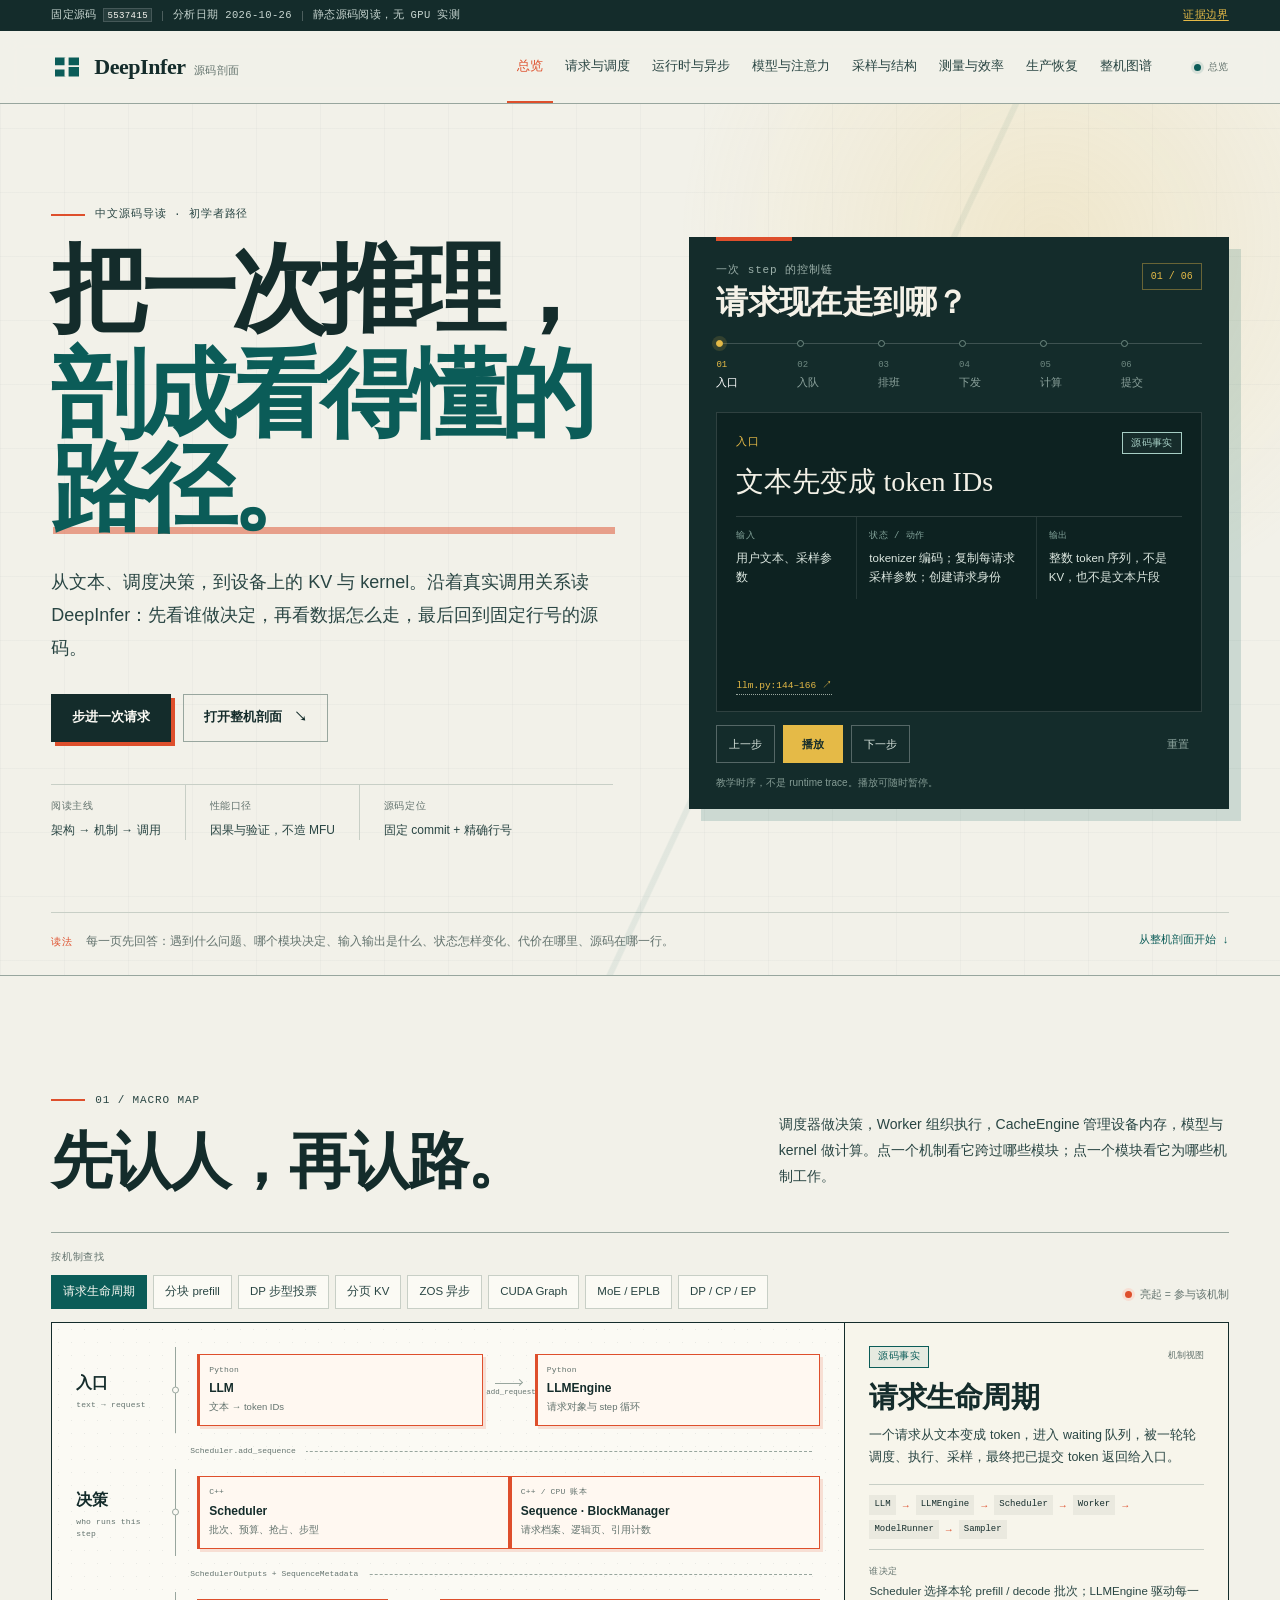
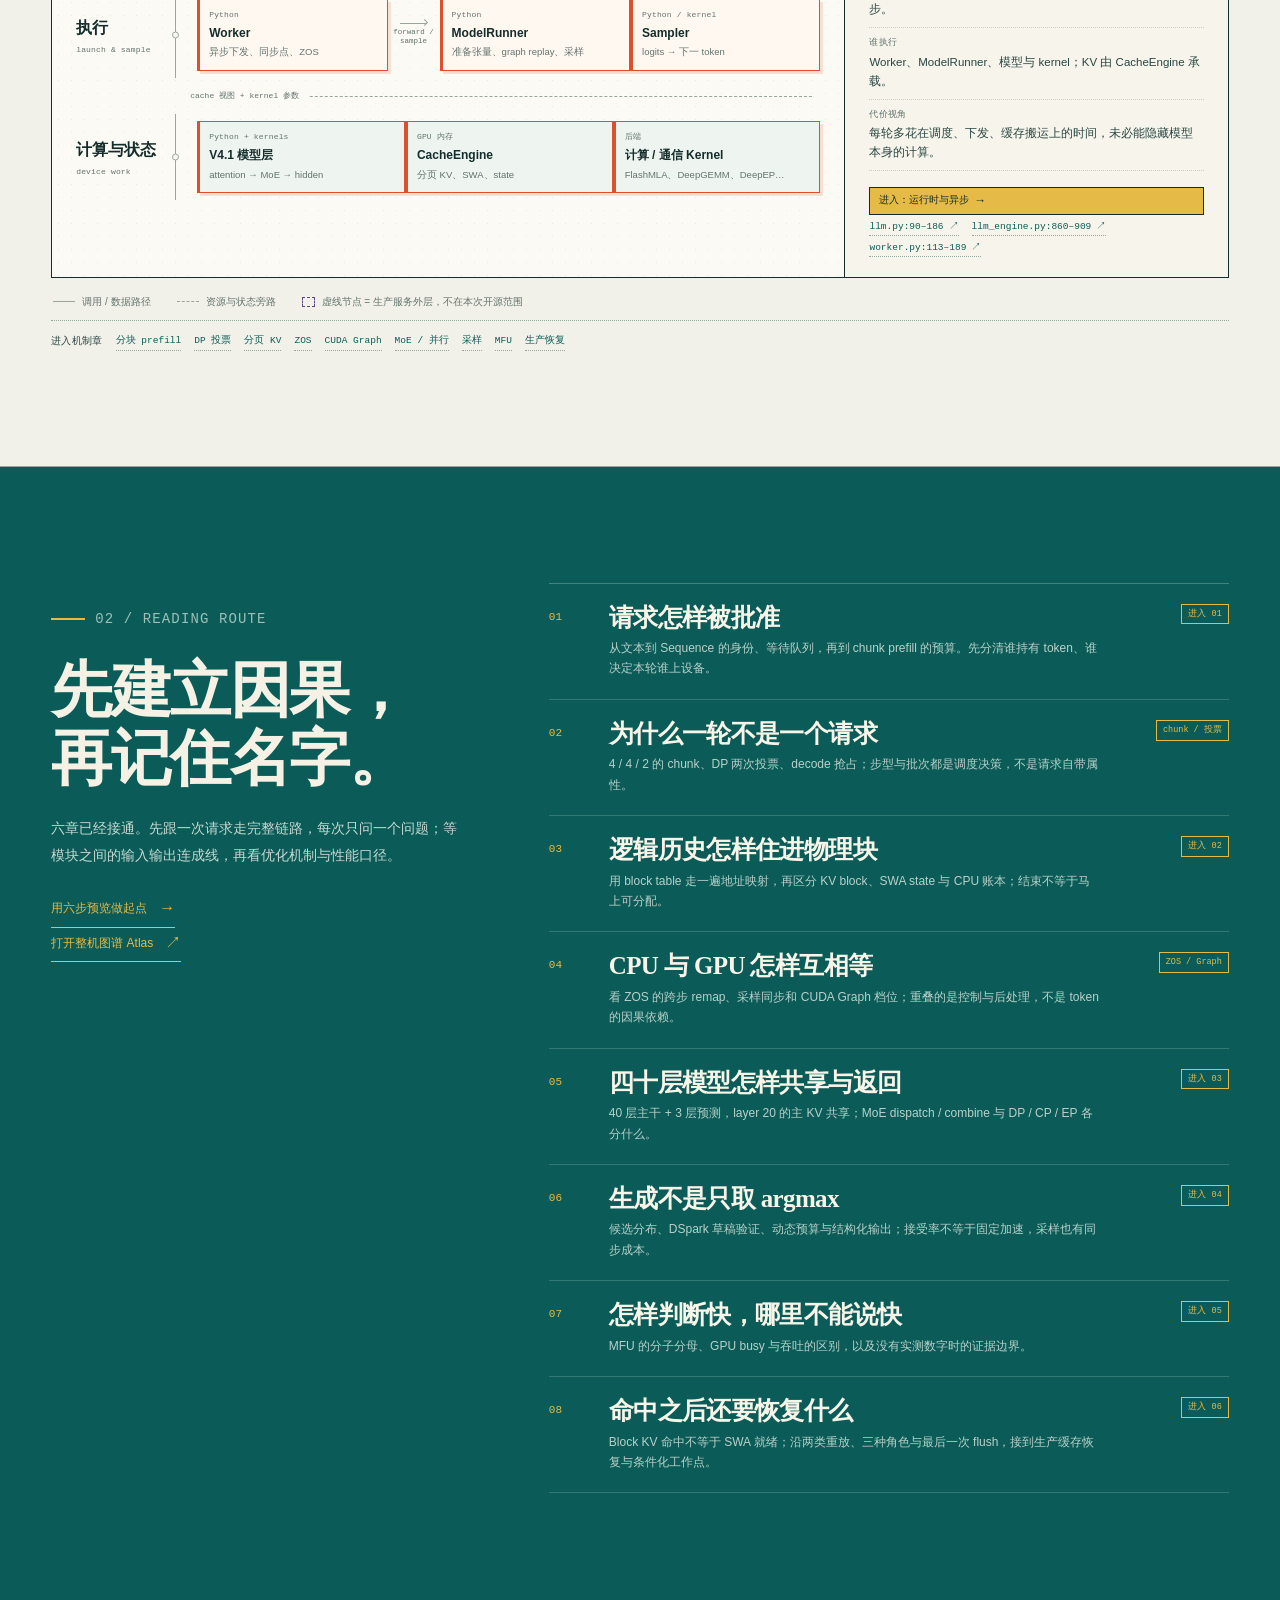
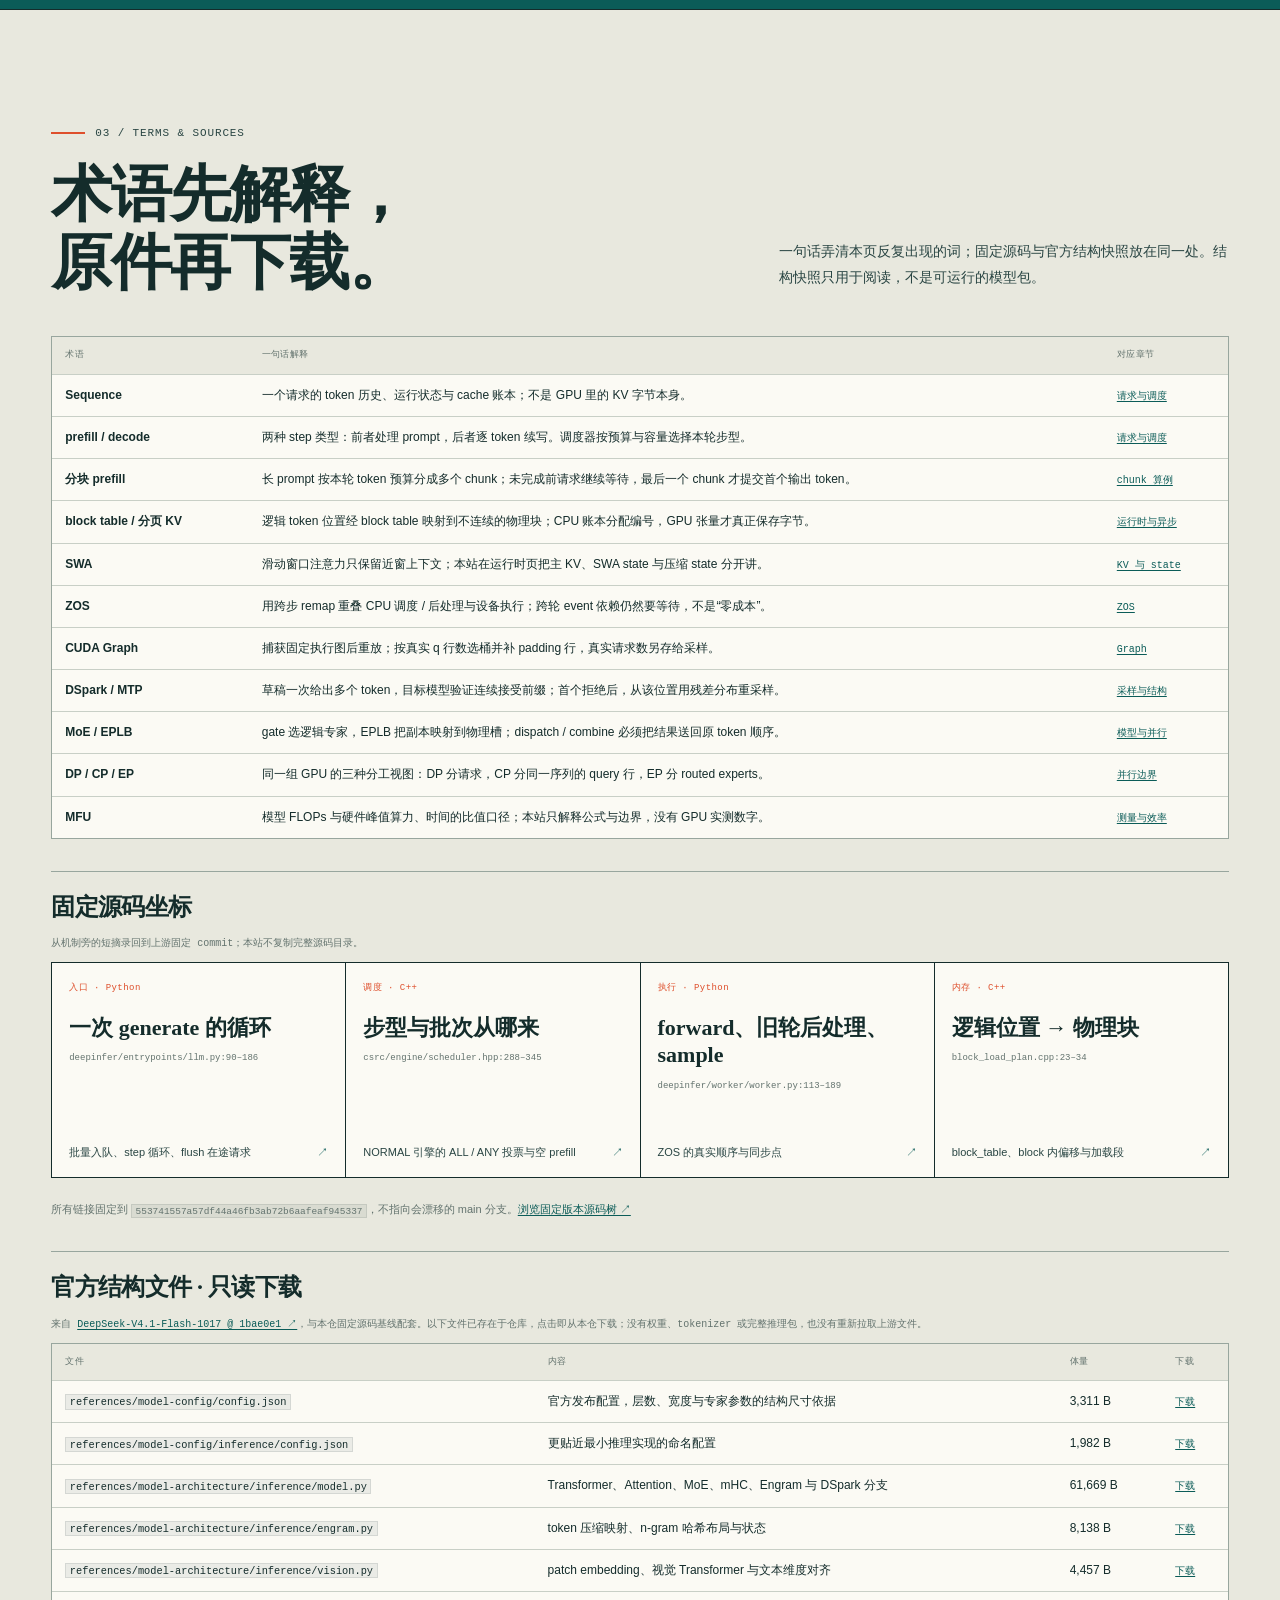
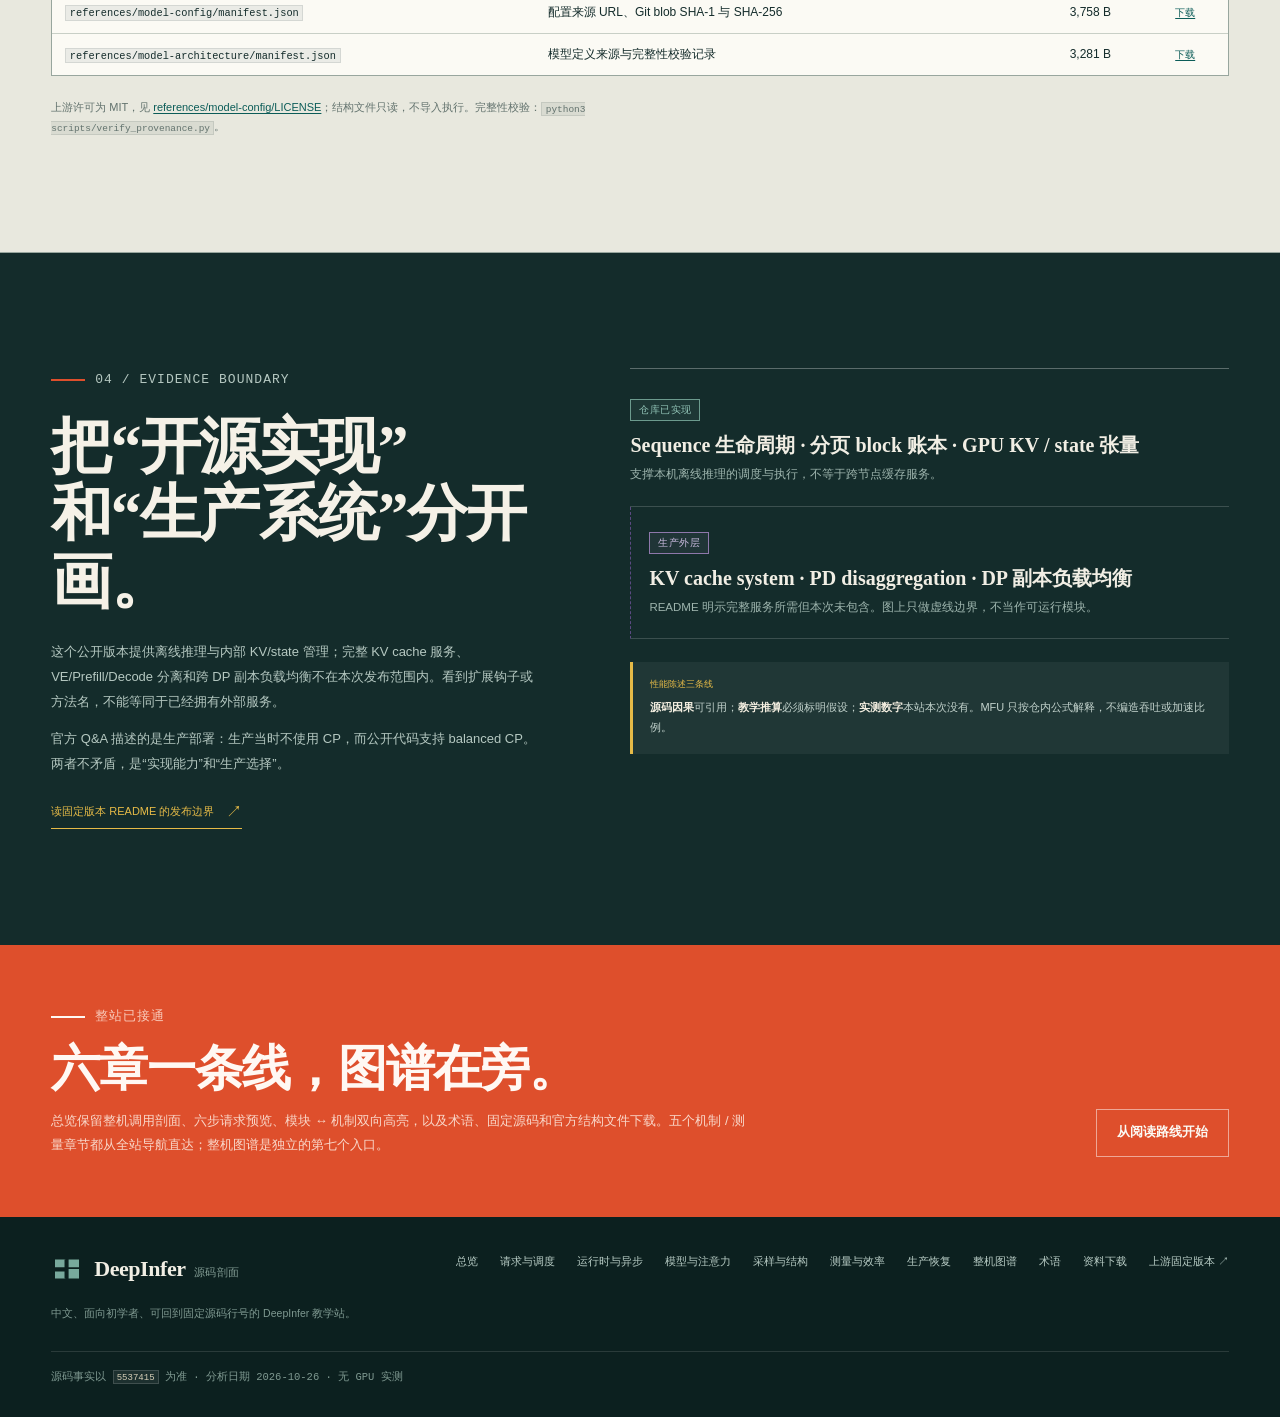
==== commit 29de3ad9: "Add production cache recovery and benchmark reading chapter" ====
--- a/index.html
+++ b/index.html
@@ -44,6 +44,7 @@
       <a href="model.html">模型与注意力</a>
       <a href="sampling.html">采样与结构</a>
       <a href="performance.html">测量与效率</a>
+      <a href="production.html">生产恢复</a>
       <a href="atlas.html">整机图谱</a>
     </nav>
     <span class="header-status"><i aria-hidden="true"></i>总览</span>
@@ -280,6 +281,7 @@
         <a href="model.html#parallel">MoE / 并行</a>
         <a href="sampling.html#sample">采样</a>
         <a href="performance.html#formula">MFU</a>
+        <a href="production.html#replay">生产恢复</a>
       </nav>
 
       <div class="static-atlas nojs-only">
@@ -295,7 +297,7 @@
             <tr><td>V4.1 模型 / kernel</td><td>attention、MoE 与后端计算库</td><td>hidden、cache 映射 → hidden / logits</td><td><a href="https://github.com/deepseek-ai/DeepInfer/blob/553741557a57df44a46fb3ab72b6aafeaf945337/deepinfer/model_executor/models/deepseek.py#L154-L248" target="_blank" rel="noopener noreferrer">deepseek.py:154–248</a></td></tr>
           </tbody>
         </table></div>
-        <p class="micro-note">交互被关闭时，本页仍提供完整正文和固定源码链接；本表仅覆盖总览层。请求与调度、KV / 生命周期、异步 / Graph、模型、采样与测量均已接通，章节入口见阅读路线与全站导航。</p>
+        <p class="micro-note">交互被关闭时，本页仍提供完整正文和固定源码链接；本表仅覆盖总览层。请求与调度、KV / 生命周期、异步 / Graph、模型、采样、测量与生产恢复均已接通，章节入口见阅读路线与全站导航。</p>
       </div>
     </div>
   </section>
@@ -346,6 +348,11 @@
           <span class="route-no">07</span>
           <div><h3>怎样判断快，哪里不能说快</h3><p>MFU 的分子分母、GPU busy 与吞吐的区别，以及没有实测数字时的证据边界。</p></div>
           <span class="route-state route-state--live"><a href="performance.html#formula">进入 05</a></span>
+        </li>
+        <li>
+          <span class="route-no">08</span>
+          <div><h3>命中之后还要恢复什么</h3><p>Block KV 命中不等于 SWA 就绪；沿两类重放、三种角色与最后一次 flush，接到生产缓存恢复与条件化工作点。</p></div>
+          <span class="route-state route-state--live"><a href="production.html#replay">进入 06</a></span>
         </li>
       </ol>
     </div>
@@ -490,6 +497,7 @@
       <a href="model.html">模型与注意力</a>
       <a href="sampling.html">采样与结构</a>
       <a href="performance.html">测量与效率</a>
+      <a href="production.html">生产恢复</a>
       <a href="atlas.html">整机图谱</a>
       <a href="index.html#glossary">术语</a>
       <a href="index.html#resources">资料下载</a>
--- a/assets/navigation.css
+++ b/assets/navigation.css
@@ -1,4 +1,4 @@
-/* Unified seven-page navigation and chapter jump links.
+/* Unified eight-page navigation and chapter jump links.
    Loaded after site.css; layout only, no animation changes. */
 
 .primary-nav a { padding-inline: 10px; }
